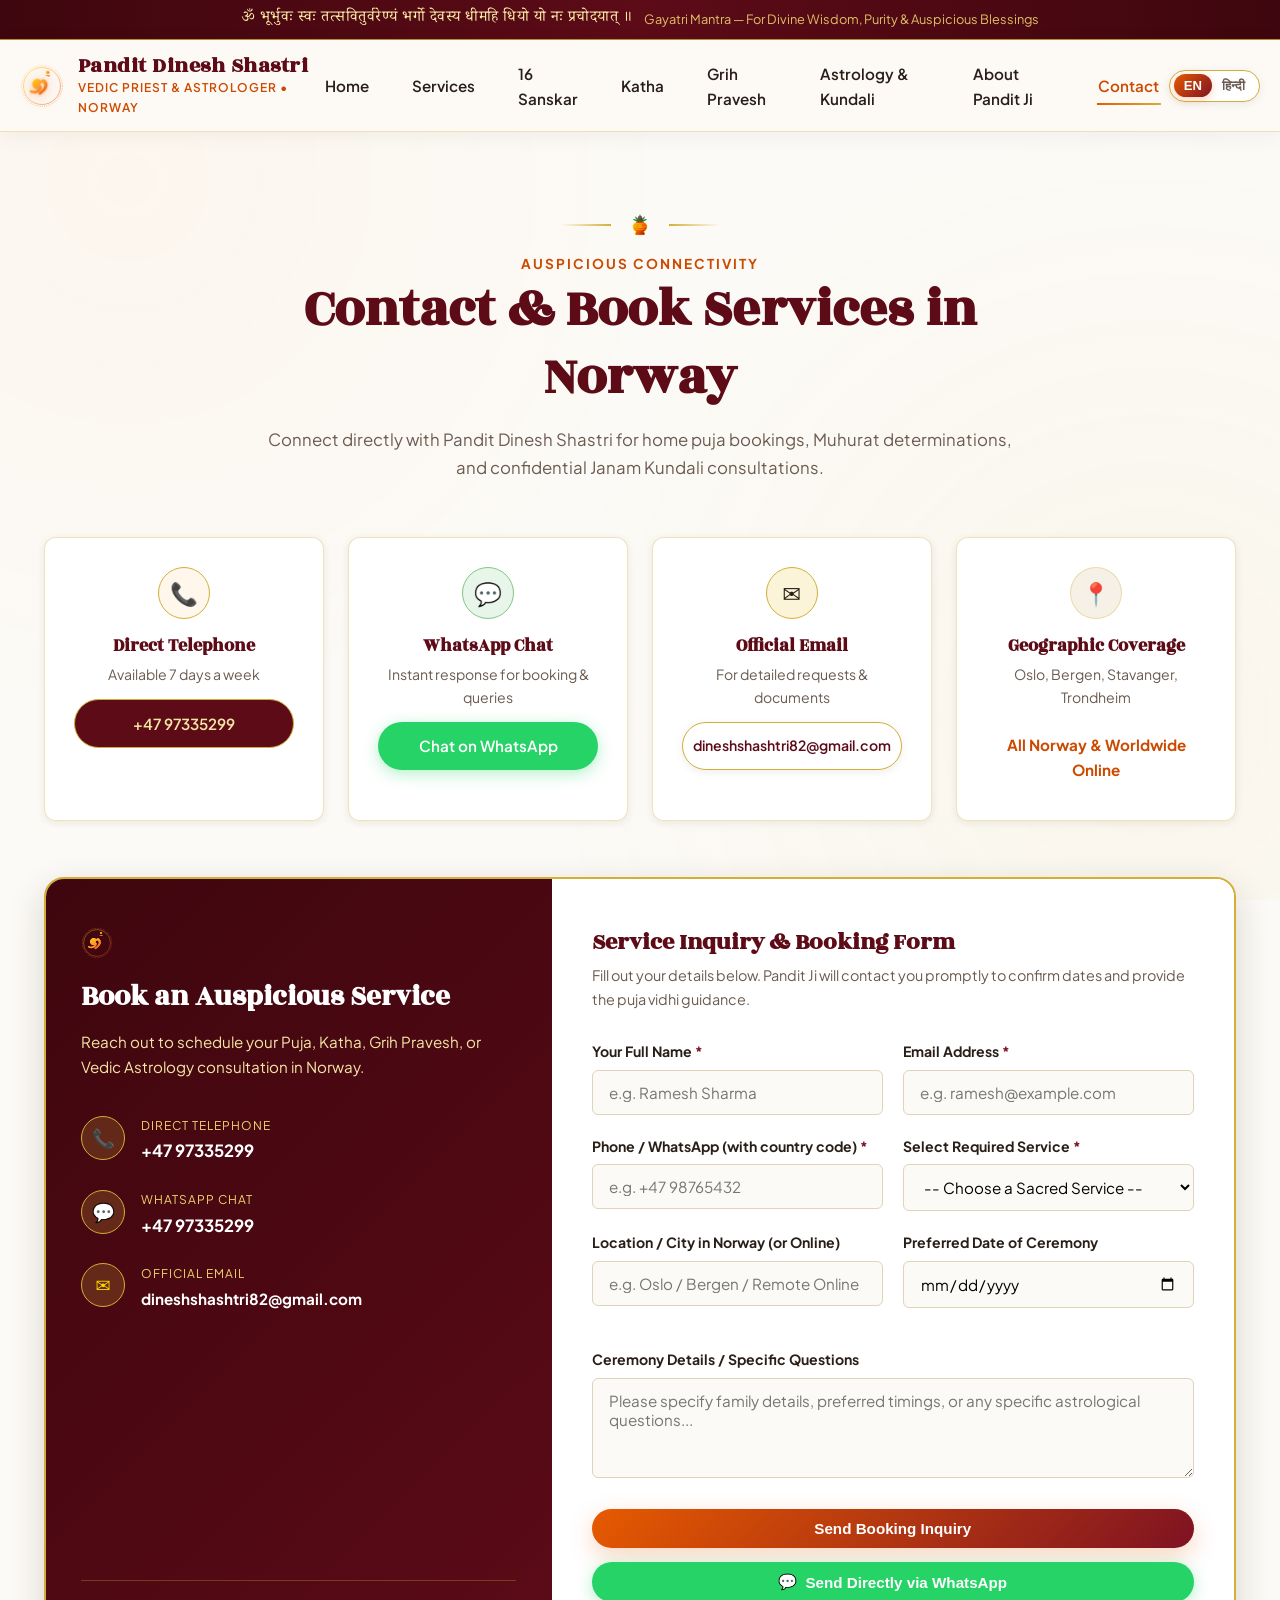
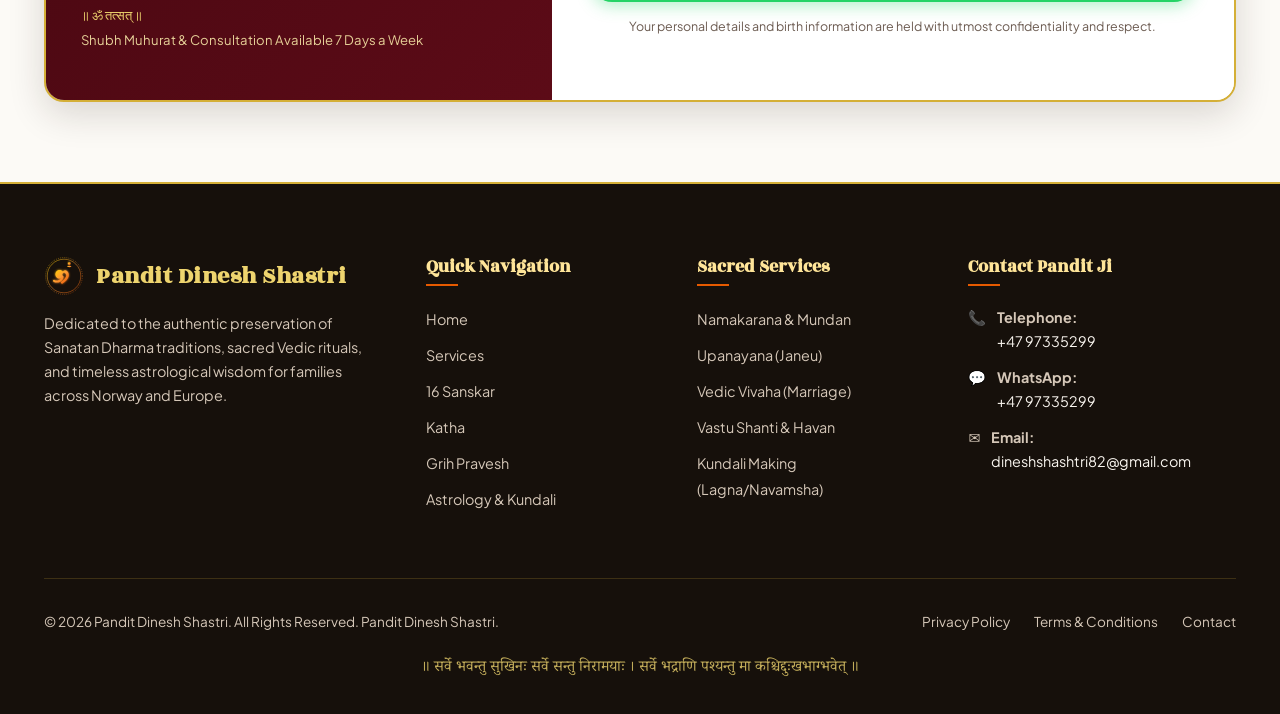
==== contact.html @ 43924b11 "Initial commit" ====
<!DOCTYPE html>
<html lang="en">
<head>
  <meta charset="UTF-8">
  <meta name="viewport" content="width=device-width, initial-scale=1.0">
  <title>Contact & Booking | Pandit Dinesh Shastri - Vedic Priest in Norway</title>
  <meta name="description" content="Contact Pandit Dinesh Shastri for Vedic Puja, Satyanarayan Katha, Grih Pravesh, and Janam Kundali matching in Norway. Phone / WhatsApp: +47 97335299, Email: dineshshashtri82@gmail.com.">
  <link rel="icon" type="image/svg+xml" href="assets/icons/om.svg">

  <link rel="preconnect" href="https://fonts.googleapis.com">
  <link rel="preconnect" href="https://fonts.gstatic.com" crossorigin>
  <link href="https://fonts.googleapis.com/css2?family=Cinzel+Decorative:wght@700&family=Noto+Serif+Devanagari:wght@400;600;700&family=Plus+Jakarta+Sans:wght@400;500;600;700;800&family=Rozha+One&family=Yatra+One&display=swap" rel="stylesheet">

  <link rel="stylesheet" href="css/style.css">
</head>
<body>

  <!-- Sacred Shloka Ribbon -->
  <div class="sacred-ticker" role="region" aria-label="Sacred Vedic Invocation">
    <div class="sacred-ticker-inner">
      <span class="sacred-shloka-text" data-i18n="ticker_shloka">ॐ भूर्भुवः स्वः तत्सवितुर्वरेण्यं भर्गो देवस्य धीमहि धियो यो नः प्रचोदयात् ॥</span>
      <span class="sacred-shloka-sub" data-i18n="ticker_sub">Gayatri Mantra — For Divine Wisdom, Purity & Auspicious Blessings</span>
    </div>
  </div>

  <!-- Header / Navigation Bar -->
  <header class="navbar-header">
    <div class="container navbar-inner">
      <a href="index.html" class="brand-logo">
        <img src="assets/icons/om.svg" alt="Sacred Om" class="brand-icon">
        <div class="brand-text">
          <span class="brand-name">Pandit Dinesh Shastri</span>
          <span class="brand-tagline">Vedic Priest & Astrologer • Norway</span>
        </div>
      </a>

      <nav class="nav-menu">
        <a href="index.html#home" class="nav-link" data-i18n="nav_home">Home</a>
        <a href="index.html#services" class="nav-link" data-i18n="nav_services">Services</a>
        <a href="index.html#sanskars" class="nav-link" data-i18n="nav_sanskar">16 Sanskar</a>
        <a href="index.html#katha" class="nav-link" data-i18n="nav_katha">Katha</a>
        <a href="index.html#griha" class="nav-link" data-i18n="nav_griha">Grih Pravesh</a>
        <a href="index.html#astrology" class="nav-link" data-i18n="nav_astrology">Astrology & Kundali</a>
        <a href="index.html#about" class="nav-link" data-i18n="nav_about">About Pandit Ji</a>
        <a href="contact.html" class="nav-link active" data-i18n="nav_contact">Contact</a>
      </nav>

      <div class="nav-actions">
        <div class="lang-switcher">
          <button type="button" class="lang-btn active" data-lang="en">EN</button>
          <button type="button" class="lang-btn" data-lang="hi">हिन्दी</button>
        </div>
        <button type="button" class="mobile-nav-toggle">☰</button>
      </div>
    </div>
  </header>

  <!-- Main Content -->
  <main class="section">
    <div class="container">
      <div class="section-header">
        <div class="section-ornament">
          <div class="ornament-line"></div>
          <img src="assets/icons/kalash.svg" alt="" class="ornament-icon">
          <div class="ornament-line right"></div>
        </div>
        <span class="section-tag">Auspicious Connectivity</span>
        <h1 class="section-title">Contact & Book Services in Norway</h1>
        <p class="section-subtitle">
          Connect directly with Pandit Dinesh Shastri for home puja bookings, Muhurat determinations, and confidential Janam Kundali consultations.
        </p>
      </div>

      <!-- Contact Info Cards -->
      <div style="display: grid; grid-template-columns: repeat(auto-fit, minmax(260px, 1fr)); gap: 1.5rem; margin-bottom: 3.5rem;">
        <div style="background: #FFF; border: 1.5px solid var(--border-gold); border-radius: var(--radius-md); padding: 1.8rem; text-align: center; box-shadow: var(--shadow-sm);">
          <div style="width: 52px; height: 52px; margin: 0 auto 1rem; border-radius: 50%; background: var(--saffron-50); border: 1px solid var(--gold-500); display: flex; align-items: center; justify-content: center; font-size: 1.4rem;">
            📞
          </div>
          <h3 style="font-size: 1.15rem; color: var(--maroon-800); margin-bottom: 0.3rem;">Direct Telephone</h3>
          <p style="font-size: 0.88rem; color: var(--text-muted); margin-bottom: 0.8rem;">Available 7 days a week</p>
          <a href="tel:+4797335299" class="btn btn-call" style="font-size: 0.95rem; width: 100%;">
            +47 97335299
          </a>
        </div>

        <div style="background: #FFF; border: 1.5px solid var(--border-gold); border-radius: var(--radius-md); padding: 1.8rem; text-align: center; box-shadow: var(--shadow-sm);">
          <div style="width: 52px; height: 52px; margin: 0 auto 1rem; border-radius: 50%; background: #E8F5E9; border: 1px solid #81C784; display: flex; align-items: center; justify-content: center; font-size: 1.4rem;">
            💬
          </div>
          <h3 style="font-size: 1.15rem; color: var(--maroon-800); margin-bottom: 0.3rem;">WhatsApp Chat</h3>
          <p style="font-size: 0.88rem; color: var(--text-muted); margin-bottom: 0.8rem;">Instant response for booking & queries</p>
          <a href="https://wa.me/4797335299?text=Namaste%20Pandit%20Dinesh%20Shastri%20Ji,%20I%20would%20like%20to%20inquire%20about%20Puja%20services%20in%20Norway." target="_blank" rel="noopener" class="btn btn-whatsapp" style="font-size: 0.95rem; width: 100%;">
            Chat on WhatsApp
          </a>
        </div>

        <div style="background: #FFF; border: 1.5px solid var(--border-gold); border-radius: var(--radius-md); padding: 1.8rem; text-align: center; box-shadow: var(--shadow-sm);">
          <div style="width: 52px; height: 52px; margin: 0 auto 1rem; border-radius: 50%; background: var(--gold-100); border: 1px solid var(--gold-500); display: flex; align-items: center; justify-content: center; font-size: 1.4rem;">
            ✉️
          </div>
          <h3 style="font-size: 1.15rem; color: var(--maroon-800); margin-bottom: 0.3rem;">Official Email</h3>
          <p style="font-size: 0.88rem; color: var(--text-muted); margin-bottom: 0.8rem;">For detailed requests & documents</p>
          <a href="mailto:dineshshashtri82@gmail.com" class="btn btn-secondary" style="font-size: 0.88rem; width: 100%;">
            dineshshashtri82@gmail.com
          </a>
        </div>

        <div style="background: #FFF; border: 1.5px solid var(--border-gold); border-radius: var(--radius-md); padding: 1.8rem; text-align: center; box-shadow: var(--shadow-sm);">
          <div style="width: 52px; height: 52px; margin: 0 auto 1rem; border-radius: 50%; background: var(--sand-100); border: 1px solid var(--border-gold); display: flex; align-items: center; justify-content: center; font-size: 1.4rem;">
            📍
          </div>
          <h3 style="font-size: 1.15rem; color: var(--maroon-800); margin-bottom: 0.3rem;">Geographic Coverage</h3>
          <p style="font-size: 0.88rem; color: var(--text-muted); margin-bottom: 0.8rem;">Oslo, Bergen, Stavanger, Trondheim</p>
          <span style="display: block; font-weight: 700; color: var(--saffron-600); font-size: 0.95rem; padding: 0.6rem 0;">
            All Norway & Worldwide Online
          </span>
        </div>
      </div>

      <!-- Booking Card -->
      <div class="booking-card">
        <div class="booking-sidebar">
          <div>
            <div class="section-ornament" style="justify-content: flex-start; margin-bottom: 1.25rem;">
              <img src="assets/icons/om.svg" alt="" style="width: 32px; height: 32px;">
            </div>
            <h3 data-i18n="form_sidebar_title">Book an Auspicious Service</h3>
            <p data-i18n="form_sidebar_desc">
              Reach out to schedule your Puja, Katha, Grih Pravesh, or Vedic Astrology consultation in Norway.
            </p>

            <ul class="contact-quick-list">
              <li class="contact-quick-item">
                <div class="quick-icon-circle">📞</div>
                <div>
                  <span class="quick-details-title">Direct Telephone</span>
                  <a href="tel:+4797335299" class="quick-details-value" style="display: block;">+47 97335299</a>
                </div>
              </li>
              <li class="contact-quick-item">
                <div class="quick-icon-circle">💬</div>
                <div>
                  <span class="quick-details-title">WhatsApp Chat</span>
                  <a href="https://wa.me/4797335299" target="_blank" rel="noopener" class="quick-details-value" style="display: block;">+47 97335299</a>
                </div>
              </li>
              <li class="contact-quick-item">
                <div class="quick-icon-circle">✉️</div>
                <div>
                  <span class="quick-details-title">Official Email</span>
                  <a href="mailto:dineshshashtri82@gmail.com" class="quick-details-value" style="display: block; font-size: 0.95rem;">dineshshashtri82@gmail.com</a>
                </div>
              </li>
            </ul>
          </div>

          <div style="border-top: 1px solid rgba(212, 175, 55, 0.3); padding-top: 1.5rem;">
            <span style="font-size: 0.8rem; color: var(--gold-300); display: block;">॥ ॐ तत्सत् ॥</span>
            <span style="font-size: 0.82rem; color: var(--gold-200); opacity: 0.9;">Shubh Muhurat & Consultation Available 7 Days a Week</span>
          </div>
        </div>

        <div class="booking-form-area">
          <h3 class="form-title" data-i18n="form_title">Service Inquiry & Booking Form</h3>
          <p class="form-subtitle" data-i18n="form_subtitle">
            Fill out your details below. Pandit Ji will contact you promptly to confirm dates and provide the puja vidhi guidance.
          </p>

          <form id="bookingForm">
            <input type="hidden" name="_subject" value="New Vedic Puja / Astrology Inquiry from Website">
            <input type="hidden" name="_captcha" value="false">
            <input type="text" name="_honey" style="display:none">

            <div class="form-grid">
              <div>
                <label for="userName" class="form-label">
                  <span data-i18n="lbl_name">Your Full Name</span> <span class="req">*</span>
                </label>
                <input type="text" id="userName" name="name" class="form-control" required placeholder="e.g. Ramesh Sharma" data-i18n-ph="ph_name">
              </div>

              <div>
                <label for="userEmail" class="form-label">
                  <span data-i18n="lbl_email">Email Address</span> <span class="req">*</span>
                </label>
                <input type="email" id="userEmail" name="email" class="form-control" required placeholder="e.g. ramesh@example.com" data-i18n-ph="ph_email">
              </div>

              <div>
                <label for="userPhone" class="form-label">
                  <span data-i18n="lbl_phone">Phone / WhatsApp</span> <span class="req">*</span>
                </label>
                <input type="tel" id="userPhone" name="phone" class="form-control" required placeholder="e.g. +47 98765432" data-i18n-ph="ph_phone">
              </div>

              <div>
                <label for="serviceSelect" class="form-label">
                  <span data-i18n="lbl_service">Select Required Service</span> <span class="req">*</span>
                </label>
                <select id="serviceSelect" name="service" class="form-control" required>
                  <option value="" disabled selected data-i18n="opt_select">-- Choose a Sacred Service --</option>
                  <option value="Karmkand - 16 Sanskar" data-i18n="opt_sanskar">Karmkand - 16 Sanskar</option>
                  <option value="Katha - Satyanarayan Katha" data-i18n="opt_katha">Katha - Shri Satyanarayan Katha / Sundarkand</option>
                  <option value="Grih Pravesh & Vastu Puja" data-i18n="opt_griha">Grih Pravesh & Vastu Puja</option>
                  <option value="Astrology - Kundali Making" data-i18n="opt_astrology">Astrology - Kundali Making / Consultation</option>
                  <option value="Astrology - Kundali Matching" data-i18n="opt_match">Astrology - Kundali Matching (Gun Milan)</option>
                  <option value="Navagraha Havan / Shanti" data-i18n="opt_havan">Navagraha Havan / Shanti Yajna</option>
                  <option value="Vedic Vivaha" data-i18n="opt_wedding">Vedic Vivaha (Hindu Marriage)</option>
                  <option value="Other Puja" data-i18n="opt_other">Other Puja or Religious Ceremony</option>
                </select>
              </div>

              <div>
                <label for="userCity" class="form-label">
                  <span data-i18n="lbl_city">Location / City in Norway (or Online)</span>
                </label>
                <input type="text" id="userCity" name="city" class="form-control" placeholder="e.g. Oslo / Bergen / Remote Online" data-i18n-ph="ph_city">
              </div>

              <div>
                <label for="userDate" class="form-label">
                  <span data-i18n="lbl_date">Preferred Date of Ceremony</span>
                </label>
                <input type="date" id="userDate" name="preferred_date" class="form-control">
              </div>

              <div class="form-group-full">
                <div class="birth-details-box">
                  <div class="birth-title">
                    <span>✨</span>
                    <span data-i18n="astro_tag">Astrological Birth Details for Precision Kundali</span>
                  </div>
                  <div style="display: grid; grid-template-columns: repeat(auto-fit, minmax(180px, 1fr)); gap: 1rem;">
                    <div>
                      <label for="userDob" class="form-label" data-i18n="lbl_dob">Date of Birth</label>
                      <input type="date" id="userDob" name="dob" class="form-control">
                    </div>
                    <div>
                      <label for="userTob" class="form-label" data-i18n="lbl_tob">Exact Time of Birth</label>
                      <input type="text" id="userTob" name="tob" class="form-control" placeholder="HH:MM (e.g. 14:35)" data-i18n-ph="ph_tob">
                    </div>
                    <div>
                      <label for="userPob" class="form-label" data-i18n="lbl_pob">Place of Birth</label>
                      <input type="text" id="userPob" name="pob" class="form-control" placeholder="City, Country" data-i18n-ph="ph_pob">
                    </div>
                  </div>
                </div>
              </div>

              <div class="form-group-full">
                <label for="userMessage" class="form-label">
                  <span data-i18n="lbl_message">Ceremony Details / Specific Questions</span>
                </label>
                <textarea id="userMessage" name="message" class="form-control" placeholder="Please specify family details, preferred timings, or any specific astrological questions..." data-i18n-ph="ph_message"></textarea>
              </div>
            </div>

            <div class="form-submit-row">
              <button type="submit" class="btn btn-primary" style="width: 100%;">
                <span data-i18n="btn_submit_form">Send Booking Inquiry</span>
              </button>
              <button type="button" id="whatsappSendBtn" class="btn btn-whatsapp" style="width: 100%;">
                <span>💬</span> <span data-i18n="btn_submit_whatsapp">Send Directly via WhatsApp</span>
              </button>
              <p class="form-disclaimer" data-i18n="form_disclaimer">
                Your personal details and birth information are held with utmost confidentiality and respect.
              </p>
            </div>

            <div id="formFeedback" class="form-feedback" role="alert"></div>
          </form>
        </div>
      </div>
    </div>
  </main>

  <!-- Master Footer -->
  <footer class="footer-master">
    <div class="container">
      <div class="footer-grid">
        <div class="footer-brand">
          <div style="display: flex; align-items: center; gap: 0.75rem;">
            <img src="assets/icons/om.svg" alt="" style="width: 40px; height: 40px;">
            <span class="brand-name">Pandit Dinesh Shastri</span>
          </div>
          <p class="footer-desc" data-i18n="footer_desc">
            Dedicated to the authentic preservation of Sanatan Dharma traditions, sacred Vedic rituals, and timeless astrological wisdom for families across Norway and Europe.
          </p>
        </div>

        <div class="footer-col">
          <h4 data-i18n="footer_quick_links">Quick Navigation</h4>
          <ul class="footer-links">
            <li><a href="index.html#home" data-i18n="nav_home">Home</a></li>
            <li><a href="index.html#services" data-i18n="nav_services">Services</a></li>
            <li><a href="index.html#sanskars" data-i18n="nav_sanskar">16 Sanskar</a></li>
            <li><a href="index.html#katha" data-i18n="nav_katha">Satyanarayan Katha</a></li>
            <li><a href="index.html#griha" data-i18n="nav_griha">Grih Pravesh</a></li>
            <li><a href="index.html#astrology" data-i18n="nav_astrology">Astrology & Kundali</a></li>
          </ul>
        </div>

        <div class="footer-col">
          <h4 data-i18n="footer_services_links">Sacred Services</h4>
          <ul class="footer-links">
            <li><a href="index.html#sanskars">Namakarana & Mundan</a></li>
            <li><a href="index.html#sanskars">Upanayana (Janeu)</a></li>
            <li><a href="index.html#sanskars">Vedic Vivaha (Marriage)</a></li>
            <li><a href="index.html#griha">Vastu Shanti & Havan</a></li>
            <li><a href="index.html#astrology">Kundali Making (Lagna/Navamsha)</a></li>
          </ul>
        </div>

        <div class="footer-col">
          <h4 data-i18n="footer_contact_info">Contact Pandit Ji</h4>
          <ul class="footer-contact-list">
            <li>
              <span>📞</span>
              <div>
                <strong>Telephone:</strong><br>
                <a href="tel:+4797335299">+47 97335299</a>
              </div>
            </li>
            <li>
              <span>💬</span>
              <div>
                <strong>WhatsApp:</strong><br>
                <a href="https://wa.me/4797335299" target="_blank" rel="noopener">+47 97335299</a>
              </div>
            </li>
            <li>
              <span>✉️</span>
              <div>
                <strong>Email:</strong><br>
                <a href="mailto:dineshshashtri82@gmail.com">dineshshashtri82@gmail.com</a>
              </div>
            </li>
          </ul>
        </div>
      </div>

      <div class="footer-bottom">
        <div>
          <span>© 2026 Pandit Dinesh Shastri. </span>
          <span data-i18n="footer_rights">All Rights Reserved.</span>
        </div>
        <div class="footer-legal-links">
          <a href="privacy.html" data-i18n="link_privacy">Privacy Policy</a>
          <a href="terms.html" data-i18n="link_terms">Terms & Conditions</a>
          <a href="contact.html" data-i18n="link_contact">Contact</a>
        </div>
      </div>

      <div class="footer-benediction" data-i18n="footer_benediction">
        ॥ सर्वे भवन्तु सुखिनः सर्वे सन्तु निरामयाः । सर्वे भद्राणि पश्यन्तु मा कश्चिद्दुःखभाग्भवेत् ॥
      </div>
    </div>
  </footer>

  <script src="js/translations.js"></script>
  <script src="js/main.js"></script>
</body>
</html>
---- css/style.css ----
/* ==========================================================================
   Vedic Astrologer & Hindu Priest in Norway - Pandit Dinesh Shastri
   Design System & Master Stylesheet
   ========================================================================== */

:root {
  /* Sacred Vedic Palette */
  --saffron-50: #FFF6EC;
  --saffron-100: #FFE7CC;
  --saffron-200: #FFCF99;
  --saffron-300: #FFA852;
  --saffron-400: #FF851A;
  --saffron-500: #E65A00; /* Sacred Kesariya */
  --saffron-600: #CC4A00;
  --saffron-700: #A83800;

  --gold-100: #FBF4D8;
  --gold-200: #F6E6A6;
  --gold-300: #EED46E;
  --gold-400: #E2BF36;
  --gold-500: #D4AF37; /* Suvarna Gold */
  --gold-600: #B89326;
  --gold-700: #8C6F19;

  --maroon-900: #3E060E;
  --maroon-800: #5C0B17;
  --maroon-700: #7E1222; /* Sacred Kumkum */
  --maroon-600: #A01B2E;

  --sand-50: #FCFAF6;
  --sand-100: #F6F1E6;
  --sand-200: #EBE2CF;
  --sand-300: #DFD3BA;

  --dark-charcoal: #16100B;
  --dark-surface: #241A13;
  --dark-surface-elevated: #32241A;
  --text-main: #2A1F18;
  --text-muted: #6B5B50;
  --text-light: #FAF6F0;
  --text-light-muted: #D5C7B8;

  --border-gold: rgba(212, 175, 55, 0.35);
  --border-saffron: rgba(230, 90, 0, 0.25);
  
  --shadow-sm: 0 2px 8px rgba(36, 26, 19, 0.08);
  --shadow-md: 0 6px 20px rgba(36, 26, 19, 0.12);
  --shadow-lg: 0 12px 36px rgba(36, 26, 19, 0.16);
  --shadow-gold: 0 8px 28px rgba(212, 175, 55, 0.28);
  --shadow-saffron: 0 8px 24px rgba(230, 90, 0, 0.25);

  --font-serif-vedic: 'Rozha One', 'Cinzel Decorative', serif;
  --font-devanagari: 'Noto Serif Devanagari', 'Yatra One', serif;
  --font-sans: 'Plus Jakarta Sans', system-ui, -apple-system, sans-serif;

  --radius-sm: 6px;
  --radius-md: 12px;
  --radius-lg: 20px;
  --radius-full: 9999px;

  --transition-fast: 0.2s ease;
  --transition-smooth: 0.35s cubic-bezier(0.16, 1, 0.3, 1);
}

/* Reset & Base */
*, *::before, *::after {
  box-sizing: border-box;
  margin: 0;
  padding: 0;
}

html {
  scroll-behavior: smooth;
  font-size: 16px;
}

body {
  font-family: var(--font-sans);
  color: var(--text-main);
  background-color: var(--sand-50);
  line-height: 1.65;
  overflow-x: hidden;
  position: relative;
}

/* Auspicious background subtle texture */
body::before {
  content: "";
  position: fixed;
  top: 0;
  left: 0;
  width: 100vw;
  height: 100vh;
  pointer-events: none;
  background-image: 
    radial-gradient(circle at 10% 20%, rgba(255, 153, 51, 0.04) 0%, transparent 40%),
    radial-gradient(circle at 90% 80%, rgba(212, 175, 55, 0.05) 0%, transparent 45%);
  z-index: -1;
}

/* Typography Defaults */
h1, h2, h3, h4, .vedic-heading {
  font-family: var(--font-serif-vedic);
  color: var(--maroon-800);
  line-height: 1.25;
  font-weight: 600;
}

h1 { font-size: clamp(2.2rem, 5vw, 3.4rem); }
h2 { font-size: clamp(1.8rem, 3.8vw, 2.6rem); }
h3 { font-size: clamp(1.3rem, 2.5vw, 1.8rem); }
h4 { font-size: 1.15rem; }

p {
  margin-bottom: 1rem;
}

a {
  color: var(--saffron-600);
  text-decoration: none;
  transition: color var(--transition-fast);
}

a:hover {
  color: var(--saffron-700);
}

img, svg {
  display: block;
  max-width: 100%;
}

.container {
  width: 100%;
  max-width: 1240px;
  margin: 0 auto;
  padding: 0 1.5rem;
}

/* Sacred Shloka Ribbon */
.sacred-ticker {
  background: linear-gradient(90deg, var(--maroon-900), var(--maroon-800), var(--maroon-900));
  color: var(--gold-200);
  padding: 0.45rem 1rem;
  font-size: 0.88rem;
  display: flex;
  justify-content: space-between;
  align-items: center;
  border-bottom: 1px solid var(--gold-600);
}

.sacred-ticker-inner {
  display: flex;
  align-items: center;
  gap: 0.75rem;
  margin: 0 auto;
  text-align: center;
}

.sacred-shloka-text {
  font-family: var(--font-devanagari);
  font-size: 0.95rem;
  letter-spacing: 0.5px;
  color: #FFECA8;
}

.sacred-shloka-sub {
  color: var(--gold-300);
  font-size: 0.8rem;
  opacity: 0.9;
}

/* Navigation Bar */
.navbar-header {
  position: sticky;
  top: 0;
  z-index: 1000;
  background: rgba(253, 250, 246, 0.96);
  backdrop-filter: blur(12px);
  -webkit-backdrop-filter: blur(12px);
  border-bottom: 1px solid var(--border-gold);
  box-shadow: 0 4px 20px rgba(36, 26, 19, 0.05);
  transition: all var(--transition-smooth);
}

.navbar-inner {
  display: flex;
  align-items: center;
  justify-content: space-between;
  padding: 0.85rem 0;
}

.brand-logo {
  display: flex;
  align-items: center;
  gap: 0.85rem;
  text-decoration: none;
}

.brand-icon {
  width: 44px;
  height: 44px;
  filter: drop-shadow(0 2px 6px rgba(230, 90, 0, 0.3));
  transition: transform var(--transition-smooth);
}

.brand-logo:hover .brand-icon {
  transform: rotate(10deg) scale(1.08);
}

.brand-text {
  display: flex;
  flex-direction: column;
}

.brand-name {
  font-family: var(--font-serif-vedic);
  font-size: 1.35rem;
  font-weight: 700;
  color: var(--maroon-800);
  line-height: 1.1;
  letter-spacing: 0.5px;
}

.brand-tagline {
  font-size: 0.75rem;
  font-weight: 600;
  color: var(--saffron-600);
  letter-spacing: 1px;
  text-transform: uppercase;
}

.nav-menu {
  display: flex;
  align-items: center;
  list-style: none;
  gap: 1.5rem;
}

.nav-link {
  font-size: 0.95rem;
  font-weight: 600;
  color: var(--text-main);
  padding: 0.4rem 0.6rem;
  position: relative;
  transition: color var(--transition-fast);
}

.nav-link:hover, .nav-link.active {
  color: var(--saffron-600);
}

.nav-link::after {
  content: "";
  position: absolute;
  bottom: 0;
  left: 50%;
  width: 0;
  height: 2px;
  background: linear-gradient(90deg, var(--saffron-500), var(--gold-500));
  transition: all var(--transition-smooth);
  transform: translateX(-50%);
}

.nav-link:hover::after, .nav-link.active::after {
  width: 80%;
}

.nav-actions {
  display: flex;
  align-items: center;
  gap: 1rem;
}

/* Language Switcher Pill */
.lang-switcher {
  display: inline-flex;
  align-items: center;
  background: #FFF;
  border: 1.5px solid var(--gold-500);
  border-radius: var(--radius-full);
  padding: 3px 4px;
  box-shadow: var(--shadow-sm);
}

.lang-btn {
  background: transparent;
  border: none;
  cursor: pointer;
  padding: 4px 10px;
  font-size: 0.82rem;
  font-weight: 700;
  color: var(--text-muted);
  border-radius: var(--radius-full);
  transition: all var(--transition-fast);
}

.lang-btn.active {
  background: linear-gradient(135deg, var(--saffron-500), var(--maroon-700));
  color: #FFF;
  box-shadow: 0 2px 8px rgba(230, 90, 0, 0.3);
}

/* Buttons */
.btn {
  display: inline-flex;
  align-items: center;
  justify-content: center;
  gap: 0.5rem;
  font-weight: 600;
  font-size: 0.95rem;
  padding: 0.7rem 1.4rem;
  border-radius: var(--radius-full);
  cursor: pointer;
  transition: all var(--transition-smooth);
  border: none;
  text-decoration: none;
}

.btn-primary {
  background: linear-gradient(135deg, var(--saffron-500), var(--maroon-700));
  color: #FFF;
  box-shadow: var(--shadow-saffron);
}

.btn-primary:hover {
  background: linear-gradient(135deg, var(--saffron-600), var(--maroon-800));
  color: #FFF;
  transform: translateY(-2px);
  box-shadow: 0 8px 24px rgba(126, 18, 34, 0.35);
}

.btn-secondary {
  background: #FFF;
  color: var(--maroon-800);
  border: 1.5px solid var(--gold-500);
  box-shadow: var(--shadow-sm);
}

.btn-secondary:hover {
  background: var(--gold-100);
  border-color: var(--gold-600);
  color: var(--maroon-900);
  transform: translateY(-2px);
}

.btn-gold {
  background: linear-gradient(135deg, #F3C044, #D4AF37, #AA771C);
  color: #1A0F03;
  font-weight: 700;
  box-shadow: var(--shadow-gold);
}

.btn-gold:hover {
  background: linear-gradient(135deg, #FFD56B, #E2BF36, #BD8524);
  transform: translateY(-2px);
}

.btn-whatsapp {
  background: #25D366;
  color: #FFF;
  box-shadow: 0 4px 16px rgba(37, 211, 102, 0.35);
}

.btn-whatsapp:hover {
  background: #20BA5A;
  color: #FFF;
  transform: translateY(-2px);
}

.btn-call {
  background: var(--maroon-800);
  color: var(--gold-200);
  border: 1px solid var(--gold-500);
}

.btn-call:hover {
  background: var(--maroon-900);
  color: #FFF;
}

/* Mobile Nav Toggle */
.mobile-nav-toggle {
  display: none;
  background: transparent;
  border: 1.5px solid var(--gold-500);
  color: var(--maroon-800);
  border-radius: var(--radius-sm);
  padding: 6px 10px;
  cursor: pointer;
  font-size: 1.25rem;
}

/* Hero Section */
.hero-section {
  position: relative;
  padding: 4.5rem 0 5rem;
  background: linear-gradient(180deg, rgba(255, 231, 204, 0.35) 0%, rgba(253, 250, 246, 0.95) 100%);
  overflow: hidden;
  border-bottom: 1px solid var(--border-gold);
}

.hero-mandala-bg {
  position: absolute;
  top: -120px;
  right: -120px;
  width: 600px;
  height: 600px;
  opacity: 0.12;
  pointer-events: none;
  animation: slowRotate 120s linear infinite;
}

@keyframes slowRotate {
  from { transform: rotate(0deg); }
  to { transform: rotate(360deg); }
}

.hero-grid {
  display: grid;
  grid-template-columns: 1.15fr 0.85fr;
  gap: 3rem;
  align-items: center;
}

.hero-badge-pill {
  display: inline-flex;
  align-items: center;
  gap: 0.6rem;
  background: #FFF;
  border: 1.5px solid var(--gold-500);
  padding: 0.4rem 1.1rem;
  border-radius: var(--radius-full);
  font-size: 0.85rem;
  font-weight: 700;
  color: var(--maroon-800);
  box-shadow: var(--shadow-sm);
  margin-bottom: 1.25rem;
}

.norway-flag-icon {
  width: 18px;
  height: 13px;
  border-radius: 2px;
  box-shadow: 0 1px 3px rgba(0,0,0,0.2);
}

.hero-title {
  margin-bottom: 1rem;
  color: var(--maroon-900);
}

.hero-title span.highlight-gold {
  color: var(--saffron-500);
  position: relative;
  display: inline-block;
}

.hero-subtitle {
  font-size: 1.15rem;
  color: var(--text-muted);
  margin-bottom: 1.8rem;
  max-width: 580px;
}

.hero-actions {
  display: flex;
  flex-wrap: wrap;
  gap: 1rem;
  margin-bottom: 2.2rem;
}

.hero-trust-bar {
  display: flex;
  flex-wrap: wrap;
  gap: 1.8rem;
  padding-top: 1.5rem;
  border-top: 1px solid var(--border-gold);
}

.trust-item {
  display: flex;
  align-items: center;
  gap: 0.65rem;
}

.trust-icon {
  width: 24px;
  height: 24px;
}

.trust-text {
  font-size: 0.85rem;
  font-weight: 600;
  color: var(--text-main);
  line-height: 1.25;
}

/* Hero Right Card: Pandit Ji Presentation & Sacred Aura */
.hero-card-wrapper {
  position: relative;
}

.hero-profile-card {
  background: #FFF;
  border: 2px solid var(--gold-500);
  border-radius: var(--radius-lg);
  padding: 2.2rem;
  box-shadow: var(--shadow-gold);
  position: relative;
  text-align: center;
  overflow: hidden;
}

.hero-profile-card::before {
  content: "";
  position: absolute;
  top: 0;
  left: 0;
  right: 0;
  height: 8px;
  background: linear-gradient(90deg, var(--saffron-500), var(--gold-400), var(--maroon-700));
}

.profile-avatar-aura {
  width: 140px;
  height: 140px;
  margin: 0 auto 1.25rem;
  position: relative;
  display: flex;
  align-items: center;
  justify-content: center;
  border-radius: 50%;
  background: linear-gradient(135deg, var(--saffron-100), var(--gold-200));
  border: 3px solid var(--gold-500);
  box-shadow: 0 0 25px rgba(212, 175, 55, 0.4);
}

.profile-avatar-icon {
  width: 86px;
  height: 86px;
}

.priest-title {
  font-size: 1.6rem;
  margin-bottom: 0.35rem;
  color: var(--maroon-800);
}

.priest-role {
  font-size: 0.95rem;
  font-weight: 700;
  color: var(--saffron-600);
  margin-bottom: 1rem;
}

.priest-badges {
  display: flex;
  justify-content: center;
  flex-wrap: wrap;
  gap: 0.5rem;
  margin-bottom: 1.5rem;
}

.priest-badge {
  background: var(--sand-100);
  border: 1px solid var(--border-gold);
  font-size: 0.78rem;
  font-weight: 600;
  padding: 4px 10px;
  border-radius: var(--radius-full);
  color: var(--text-main);
}

.hero-contact-strip {
  background: var(--sand-50);
  border-radius: var(--radius-md);
  padding: 1rem;
  border: 1px dashed var(--gold-500);
}

.hero-contact-link {
  display: flex;
  align-items: center;
  justify-content: center;
  gap: 0.6rem;
  font-weight: 700;
  font-size: 1.15rem;
  color: var(--maroon-800);
}

.hero-contact-link:hover {
  color: var(--saffron-600);
}

/* Sacred Section Headers */
.section {
  padding: 5rem 0;
  position: relative;
}

.section-bg-sand {
  background-color: var(--sand-100);
}

.section-bg-dark {
  background: linear-gradient(180deg, var(--dark-charcoal) 0%, var(--dark-surface) 100%);
  color: var(--text-light);
}

.section-bg-dark h1,
.section-bg-dark h2,
.section-bg-dark h3,
.section-bg-dark h4 {
  color: #FFE599;
}

.section-bg-dark p {
  color: var(--text-light-muted);
}

.section-header {
  text-align: center;
  max-width: 760px;
  margin: 0 auto 3.5rem;
}

.section-ornament {
  display: flex;
  align-items: center;
  justify-content: center;
  gap: 1rem;
  margin-bottom: 0.75rem;
}

.ornament-line {
  width: 50px;
  height: 2px;
  background: linear-gradient(90deg, transparent, var(--gold-500));
}

.ornament-line.right {
  background: linear-gradient(90deg, var(--gold-500), transparent);
}

.ornament-icon {
  width: 26px;
  height: 26px;
}

.section-tag {
  font-size: 0.85rem;
  font-weight: 700;
  text-transform: uppercase;
  letter-spacing: 2px;
  color: var(--saffron-600);
}

.section-bg-dark .section-tag {
  color: var(--gold-300);
}

.section-title {
  margin-bottom: 0.85rem;
}

.section-subtitle {
  font-size: 1.05rem;
  color: var(--text-muted);
}

/* Service Cards Grid */
.services-grid {
  display: grid;
  grid-template-columns: repeat(auto-fit, minmax(280px, 1fr));
  gap: 2rem;
}

.service-card {
  background: #FFF;
  border-radius: var(--radius-lg);
  padding: 2.2rem 1.8rem;
  border: 1px solid var(--border-gold);
  box-shadow: var(--shadow-sm);
  transition: all var(--transition-smooth);
  display: flex;
  flex-direction: column;
  position: relative;
  overflow: hidden;
}

.service-card::before {
  content: "";
  position: absolute;
  top: 0;
  left: 0;
  width: 100%;
  height: 4px;
  background: linear-gradient(90deg, var(--saffron-500), var(--gold-400));
  opacity: 0;
  transition: opacity var(--transition-fast);
}

.service-card:hover {
  transform: translateY(-6px);
  box-shadow: var(--shadow-gold);
  border-color: var(--gold-500);
}

.service-card:hover::before {
  opacity: 1;
}

.service-icon-wrapper {
  width: 68px;
  height: 68px;
  border-radius: var(--radius-md);
  background: linear-gradient(135deg, var(--saffron-50), var(--gold-100));
  border: 1.5px solid var(--border-gold);
  display: flex;
  align-items: center;
  justify-content: center;
  margin-bottom: 1.4rem;
  transition: transform var(--transition-smooth);
}

.service-card:hover .service-icon-wrapper {
  transform: scale(1.08) rotate(5deg);
}

.service-icon {
  width: 38px;
  height: 38px;
}

.service-card-title {
  font-size: 1.4rem;
  margin-bottom: 0.6rem;
  color: var(--maroon-800);
}

.service-card-title-hi {
  font-family: var(--font-devanagari);
  font-size: 1.1rem;
  color: var(--saffron-600);
  display: block;
  margin-top: 0.15rem;
}

.service-card-desc {
  color: var(--text-muted);
  font-size: 0.95rem;
  margin-bottom: 1.4rem;
  flex-grow: 1;
}

.service-card-features {
  list-style: none;
  margin-bottom: 1.6rem;
  border-top: 1px solid var(--sand-200);
  padding-top: 1rem;
}

.service-card-features li {
  font-size: 0.88rem;
  color: var(--text-main);
  padding: 0.35rem 0;
  display: flex;
  align-items: center;
  gap: 0.5rem;
}

.feature-dot {
  color: var(--saffron-500);
  font-weight: bold;
}

.service-card-cta {
  display: flex;
  gap: 0.75rem;
}

/* 16 Sanskars Showcase Section */
.sanskar-tabs {
  display: flex;
  justify-content: center;
  flex-wrap: wrap;
  gap: 0.6rem;
  margin-bottom: 2.5rem;
}

.sanskar-tab-btn {
  background: #FFF;
  border: 1.5px solid var(--border-gold);
  padding: 0.5rem 1.2rem;
  border-radius: var(--radius-full);
  font-weight: 600;
  font-size: 0.88rem;
  color: var(--text-main);
  cursor: pointer;
  transition: all var(--transition-fast);
}

.sanskar-tab-btn.active, .sanskar-tab-btn:hover {
  background: var(--maroon-800);
  color: #FFF;
  border-color: var(--maroon-800);
}

.sanskar-grid {
  display: grid;
  grid-template-columns: repeat(auto-fill, minmax(260px, 1fr));
  gap: 1.5rem;
}

.sanskar-item {
  background: #FFF;
  border-radius: var(--radius-md);
  padding: 1.5rem;
  border: 1px solid var(--border-gold);
  box-shadow: var(--shadow-sm);
  transition: all var(--transition-fast);
  cursor: pointer;
  position: relative;
}

.sanskar-item:hover {
  border-color: var(--saffron-500);
  transform: translateY(-4px);
  box-shadow: var(--shadow-md);
}

.sanskar-number {
  position: absolute;
  top: 1rem;
  right: 1rem;
  width: 28px;
  height: 28px;
  border-radius: 50%;
  background: var(--saffron-100);
  color: var(--saffron-700);
  font-size: 0.75rem;
  font-weight: 700;
  display: flex;
  align-items: center;
  justify-content: center;
}

.sanskar-name {
  font-size: 1.15rem;
  color: var(--maroon-800);
  margin-bottom: 0.25rem;
}

.sanskar-name-hi {
  font-family: var(--font-devanagari);
  font-size: 0.95rem;
  color: var(--saffron-600);
  margin-bottom: 0.5rem;
  display: block;
}

.sanskar-phase {
  display: inline-block;
  font-size: 0.72rem;
  font-weight: 700;
  text-transform: uppercase;
  letter-spacing: 1px;
  color: var(--gold-700);
  background: var(--gold-100);
  padding: 2px 8px;
  border-radius: var(--radius-full);
  margin-bottom: 0.6rem;
}

.sanskar-desc {
  font-size: 0.85rem;
  color: var(--text-muted);
  margin-bottom: 0.8rem;
}

.sanskar-view-btn {
  font-size: 0.8rem;
  font-weight: 700;
  color: var(--saffron-600);
  display: inline-flex;
  align-items: center;
  gap: 0.25rem;
}

/* Astrological Kundali Showcase Box */
.astrology-box {
  background: #FFF;
  border: 2px solid var(--gold-500);
  border-radius: var(--radius-lg);
  padding: 3rem 2.5rem;
  box-shadow: var(--shadow-gold);
  display: grid;
  grid-template-columns: 0.9fr 1.1fr;
  gap: 3rem;
  align-items: center;
}

.kundali-chart-visual {
  text-align: center;
  position: relative;
}

.chart-svg-container {
  width: 260px;
  height: 260px;
  margin: 0 auto 1.25rem;
  padding: 1rem;
  background: var(--sand-50);
  border-radius: var(--radius-md);
  border: 1px solid var(--border-gold);
  box-shadow: var(--shadow-sm);
}

.gun-milan-pills {
  display: flex;
  flex-wrap: wrap;
  gap: 0.5rem;
  justify-content: center;
}

.gun-pill {
  font-size: 0.78rem;
  font-weight: 700;
  background: var(--saffron-50);
  border: 1px solid var(--border-saffron);
  padding: 3px 10px;
  border-radius: var(--radius-full);
  color: var(--saffron-700);
}

.astrology-content h3 {
  color: var(--maroon-800);
  margin-bottom: 1rem;
}

.astrology-list {
  list-style: none;
  margin-bottom: 1.8rem;
}

.astrology-list li {
  padding: 0.5rem 0;
  display: flex;
  align-items: flex-start;
  gap: 0.75rem;
  font-size: 0.95rem;
}

.check-icon {
  color: var(--saffron-500);
  font-size: 1.1rem;
  line-height: 1;
  margin-top: 0.15rem;
}

/* Booking Inquiry Form Section */
.booking-section {
  position: relative;
  padding: 5rem 0;
}

.booking-card {
  background: #FFF;
  border-radius: var(--radius-lg);
  border: 2px solid var(--gold-500);
  box-shadow: var(--shadow-lg);
  overflow: hidden;
  display: grid;
  grid-template-columns: 1fr 1.35fr;
}

.booking-sidebar {
  background: linear-gradient(135deg, var(--maroon-900), var(--maroon-800));
  color: var(--gold-100);
  padding: 3rem 2.2rem;
  display: flex;
  flex-direction: column;
  justify-content: space-between;
  position: relative;
}

.booking-sidebar h3 {
  color: #FFF;
  font-size: 1.8rem;
  margin-bottom: 0.85rem;
}

.booking-sidebar p {
  color: var(--gold-200);
  font-size: 0.95rem;
  margin-bottom: 2rem;
}

.contact-quick-list {
  list-style: none;
  display: flex;
  flex-direction: column;
  gap: 1.25rem;
  margin-bottom: 2rem;
}

.contact-quick-item {
  display: flex;
  align-items: center;
  gap: 1rem;
}

.quick-icon-circle {
  width: 44px;
  height: 44px;
  border-radius: 50%;
  background: rgba(212, 175, 55, 0.2);
  border: 1px solid var(--gold-500);
  display: flex;
  align-items: center;
  justify-content: center;
  font-size: 1.15rem;
  color: #FFD700;
}

.quick-details-title {
  font-size: 0.75rem;
  text-transform: uppercase;
  letter-spacing: 1px;
  color: var(--gold-300);
}

.quick-details-value {
  font-size: 1.05rem;
  font-weight: 700;
  color: #FFF;
}

.booking-form-area {
  padding: 3rem 2.5rem;
  background: #FFF;
}

.form-title {
  font-size: 1.5rem;
  color: var(--maroon-800);
  margin-bottom: 0.4rem;
}

.form-subtitle {
  font-size: 0.9rem;
  color: var(--text-muted);
  margin-bottom: 1.8rem;
}

.form-grid {
  display: grid;
  grid-template-columns: 1fr 1fr;
  gap: 1.25rem;
  margin-bottom: 1.25rem;
}

.form-group-full {
  grid-column: 1 / -1;
}

.form-label {
  display: block;
  font-size: 0.88rem;
  font-weight: 700;
  color: var(--text-main);
  margin-bottom: 0.4rem;
}

.form-label span.req {
  color: var(--maroon-700);
}

.form-control {
  width: 100%;
  padding: 0.75rem 1rem;
  font-size: 0.95rem;
  font-family: inherit;
  border: 1.5px solid var(--sand-300);
  border-radius: var(--radius-sm);
  background-color: var(--sand-50);
  transition: all var(--transition-fast);
}

.form-control:focus {
  outline: none;
  border-color: var(--saffron-500);
  background-color: #FFF;
  box-shadow: 0 0 0 3px rgba(230, 90, 0, 0.15);
}

textarea.form-control {
  resize: vertical;
  min-height: 100px;
}

/* Dynamic birth details container */
.birth-details-box {
  background: var(--sand-100);
  border: 1.5px dashed var(--gold-500);
  border-radius: var(--radius-md);
  padding: 1.25rem;
  margin-top: 0.5rem;
  display: none; /* toggled via JS */
}

.birth-details-box.show {
  display: block;
}

.birth-title {
  font-size: 0.95rem;
  font-weight: 700;
  color: var(--maroon-800);
  margin-bottom: 0.75rem;
  display: flex;
  align-items: center;
  gap: 0.5rem;
}

.form-submit-row {
  display: flex;
  flex-direction: column;
  gap: 0.85rem;
  margin-top: 1.5rem;
}

.form-disclaimer {
  font-size: 0.78rem;
  color: var(--text-muted);
  text-align: center;
}

/* Form feedback toast */
.form-feedback {
  display: none;
  padding: 1rem 1.25rem;
  border-radius: var(--radius-md);
  margin-top: 1rem;
  font-size: 0.95rem;
  font-weight: 600;
}

.form-feedback.success {
  display: block;
  background: #E8F5E9;
  color: #1B5E20;
  border: 1px solid #81C784;
}

.form-feedback.error {
  display: block;
  background: #FFEBEE;
  color: #B71C1C;
  border: 1px solid #E57373;
}

/* Norway Service Area Map representation */
.service-locations-grid {
  display: grid;
  grid-template-columns: repeat(auto-fill, minmax(180px, 1fr));
  gap: 1rem;
  margin-top: 2rem;
}

.location-chip {
  background: #FFF;
  border: 1.5px solid var(--border-gold);
  border-radius: var(--radius-md);
  padding: 1rem;
  text-align: center;
  box-shadow: var(--shadow-sm);
  transition: all var(--transition-fast);
}

.location-chip:hover {
  border-color: var(--saffron-500);
  background: var(--saffron-50);
  transform: translateY(-2px);
}

.location-name {
  font-weight: 700;
  font-size: 1rem;
  color: var(--maroon-800);
}

.location-type {
  font-size: 0.75rem;
  color: var(--saffron-600);
  font-weight: 600;
}

/* FAQ Accordion */
.faq-accordion {
  max-width: 820px;
  margin: 0 auto;
  display: flex;
  flex-direction: column;
  gap: 1rem;
}

.faq-item {
  background: #FFF;
  border: 1.5px solid var(--border-gold);
  border-radius: var(--radius-md);
  overflow: hidden;
  box-shadow: var(--shadow-sm);
}

.faq-question {
  width: 100%;
  padding: 1.25rem 1.5rem;
  text-align: left;
  background: transparent;
  border: none;
  font-size: 1.05rem;
  font-weight: 700;
  color: var(--maroon-800);
  display: flex;
  justify-content: space-between;
  align-items: center;
  cursor: pointer;
  transition: background-color var(--transition-fast);
}

.faq-question:hover {
  background-color: var(--sand-50);
}

.faq-toggle-icon {
  font-size: 1.25rem;
  color: var(--saffron-600);
  transition: transform var(--transition-smooth);
}

.faq-item.active .faq-toggle-icon {
  transform: rotate(180deg);
}

.faq-answer {
  max-height: 0;
  overflow: hidden;
  transition: max-height var(--transition-smooth);
  padding: 0 1.5rem;
  color: var(--text-muted);
  font-size: 0.95rem;
  line-height: 1.6;
}

.faq-item.active .faq-answer {
  max-height: 350px;
  padding: 0 1.5rem 1.25rem 1.5rem;
}

/* Modal / Dialog for Detailed 16 Sanskar */
dialog.sanskar-modal {
  max-width: 600px;
  width: 90%;
  margin: auto;
  border: 2px solid var(--gold-500);
  border-radius: var(--radius-lg);
  padding: 0;
  box-shadow: var(--shadow-lg);
  background: #FFF;
}

dialog::backdrop {
  background: rgba(22, 16, 11, 0.7);
  backdrop-filter: blur(4px);
}

.modal-header {
  background: linear-gradient(135deg, var(--maroon-900), var(--maroon-800));
  color: #FFF;
  padding: 1.25rem 1.5rem;
  display: flex;
  justify-content: space-between;
  align-items: center;
  border-bottom: 2px solid var(--gold-500);
}

.modal-title {
  font-size: 1.35rem;
  color: #FFE599;
}

.modal-close-btn {
  background: transparent;
  border: none;
  color: #FFF;
  font-size: 1.5rem;
  cursor: pointer;
  line-height: 1;
}

.modal-body {
  padding: 1.5rem;
}

.modal-body p {
  font-size: 0.95rem;
  color: var(--text-main);
  margin-bottom: 1rem;
}

.modal-highlight-box {
  background: var(--sand-100);
  border-left: 4px solid var(--saffron-500);
  padding: 1rem;
  border-radius: 0 var(--radius-sm) var(--radius-sm) 0;
  margin-bottom: 1.25rem;
}

.modal-footer {
  padding: 1rem 1.5rem;
  background: var(--sand-50);
  border-top: 1px solid var(--sand-200);
  display: flex;
  justify-content: flex-end;
  gap: 0.75rem;
}

/* Floating Action Button (Call & WhatsApp) */
.floating-actions {
  position: fixed;
  bottom: 1.5rem;
  right: 1.5rem;
  display: flex;
  flex-direction: column;
  gap: 0.75rem;
  z-index: 990;
}

.float-btn {
  width: 52px;
  height: 52px;
  border-radius: 50%;
  display: flex;
  align-items: center;
  justify-content: center;
  color: #FFF;
  font-size: 1.4rem;
  box-shadow: 0 4px 16px rgba(0,0,0,0.25);
  transition: all var(--transition-smooth);
}

.float-btn:hover {
  transform: scale(1.1);
}

.float-btn.whatsapp {
  background: #25D366;
}

.float-btn.phone {
  background: var(--saffron-500);
}

/* Footer */
.footer-master {
  background: var(--dark-charcoal);
  color: var(--text-light-muted);
  border-top: 2px solid var(--gold-500);
  padding: 4.5rem 0 2rem;
  position: relative;
}

.footer-grid {
  display: grid;
  grid-template-columns: 1.5fr 1fr 1fr 1.2fr;
  gap: 3rem;
  margin-bottom: 3.5rem;
}

.footer-brand .brand-name {
  color: var(--gold-300);
  font-size: 1.5rem;
}

.footer-desc {
  font-size: 0.9rem;
  margin: 1rem 0 1.5rem;
  color: var(--text-light-muted);
}

.footer-col h4 {
  color: #FFE599;
  font-size: 1.15rem;
  margin-bottom: 1.25rem;
  position: relative;
  padding-bottom: 0.4rem;
}

.footer-col h4::after {
  content: "";
  position: absolute;
  bottom: 0;
  left: 0;
  width: 32px;
  height: 2px;
  background: var(--saffron-500);
}

.footer-links {
  list-style: none;
}

.footer-links li {
  margin-bottom: 0.6rem;
}

.footer-links a {
  color: var(--text-light-muted);
  font-size: 0.9rem;
  transition: color var(--transition-fast);
}

.footer-links a:hover {
  color: var(--gold-300);
  padding-left: 4px;
}

.footer-contact-list {
  list-style: none;
  font-size: 0.9rem;
}

.footer-contact-list li {
  margin-bottom: 0.8rem;
  display: flex;
  align-items: flex-start;
  gap: 0.65rem;
}

.footer-contact-list a {
  color: var(--text-light);
}

.footer-contact-list a:hover {
  color: var(--gold-300);
}

.footer-bottom {
  border-top: 1px solid rgba(212, 175, 55, 0.2);
  padding-top: 2rem;
  display: flex;
  justify-content: space-between;
  align-items: center;
  flex-wrap: wrap;
  gap: 1rem;
  font-size: 0.85rem;
}

.footer-legal-links {
  display: flex;
  gap: 1.5rem;
}

.footer-legal-links a {
  color: var(--text-light-muted);
}

.footer-legal-links a:hover {
  color: var(--gold-300);
}

.footer-benediction {
  font-family: var(--font-devanagari);
  color: var(--gold-300);
  font-size: 0.95rem;
  text-align: center;
  width: 100%;
  margin-top: 1.5rem;
  opacity: 0.8;
}

/* Legal Pages Styling (privacy.html & terms.html) */
.legal-content-card {
  background: #FFF;
  border: 1px solid var(--border-gold);
  border-radius: var(--radius-lg);
  padding: 3rem 2.5rem;
  box-shadow: var(--shadow-sm);
  margin-bottom: 3rem;
}

.legal-content-card h2 {
  font-size: 1.6rem;
  color: var(--maroon-800);
  margin: 2rem 0 0.8rem;
  padding-bottom: 0.4rem;
  border-bottom: 1px solid var(--sand-200);
}

.legal-content-card h2:first-of-type {
  margin-top: 0;
}

.legal-content-card p, .legal-content-card li {
  font-size: 0.98rem;
  color: var(--text-main);
  line-height: 1.7;
}

.legal-content-card ul {
  margin: 0.75rem 0 1.5rem 1.5rem;
}

.legal-content-card li {
  margin-bottom: 0.5rem;
}

/* Responsive Breakpoints */
@media (max-width: 1024px) {
  .hero-grid {
    grid-template-columns: 1fr;
    gap: 2.5rem;
  }
  
  .astrology-box {
    grid-template-columns: 1fr;
  }
  
  .booking-card {
    grid-template-columns: 1fr;
  }

  .footer-grid {
    grid-template-columns: 1fr 1fr;
    gap: 2.5rem;
  }
}

@media (max-width: 768px) {
  .sacred-ticker-inner {
    flex-direction: column;
    gap: 0.2rem;
  }
  
  .nav-menu {
    position: fixed;
    top: 70px;
    left: 0;
    right: 0;
    background: #FFF;
    flex-direction: column;
    padding: 2rem 1.5rem;
    gap: 1.25rem;
    box-shadow: var(--shadow-lg);
    border-bottom: 2px solid var(--gold-500);
    transform: translateY(-150%);
    transition: transform var(--transition-smooth);
    z-index: 999;
  }

  .nav-menu.open {
    transform: translateY(0);
  }

  .mobile-nav-toggle {
    display: block;
  }

  .nav-actions .btn-primary {
    display: none; /* show in mobile menu */
  }

  .form-grid {
    grid-template-columns: 1fr;
  }

  .footer-grid {
    grid-template-columns: 1fr;
    gap: 2rem;
  }

  .footer-bottom {
    flex-direction: column;
    text-align: center;
  }
}
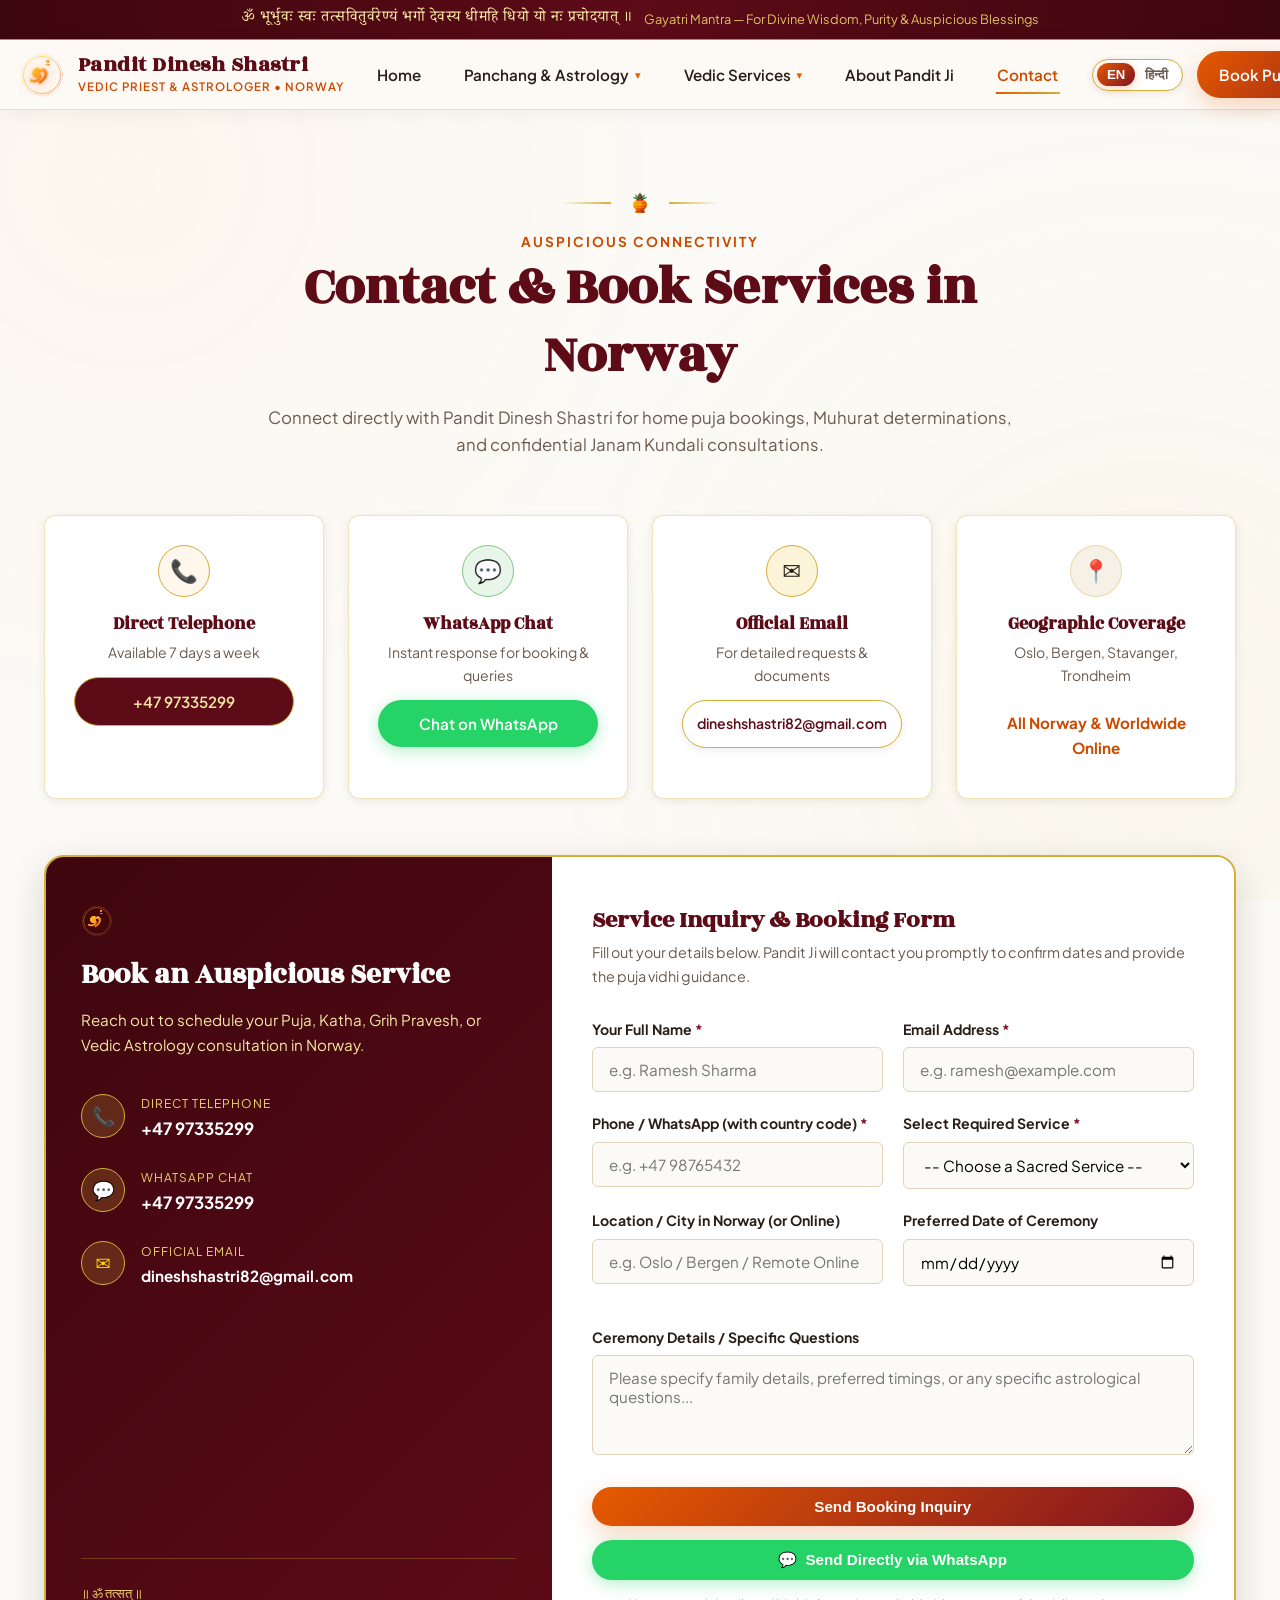
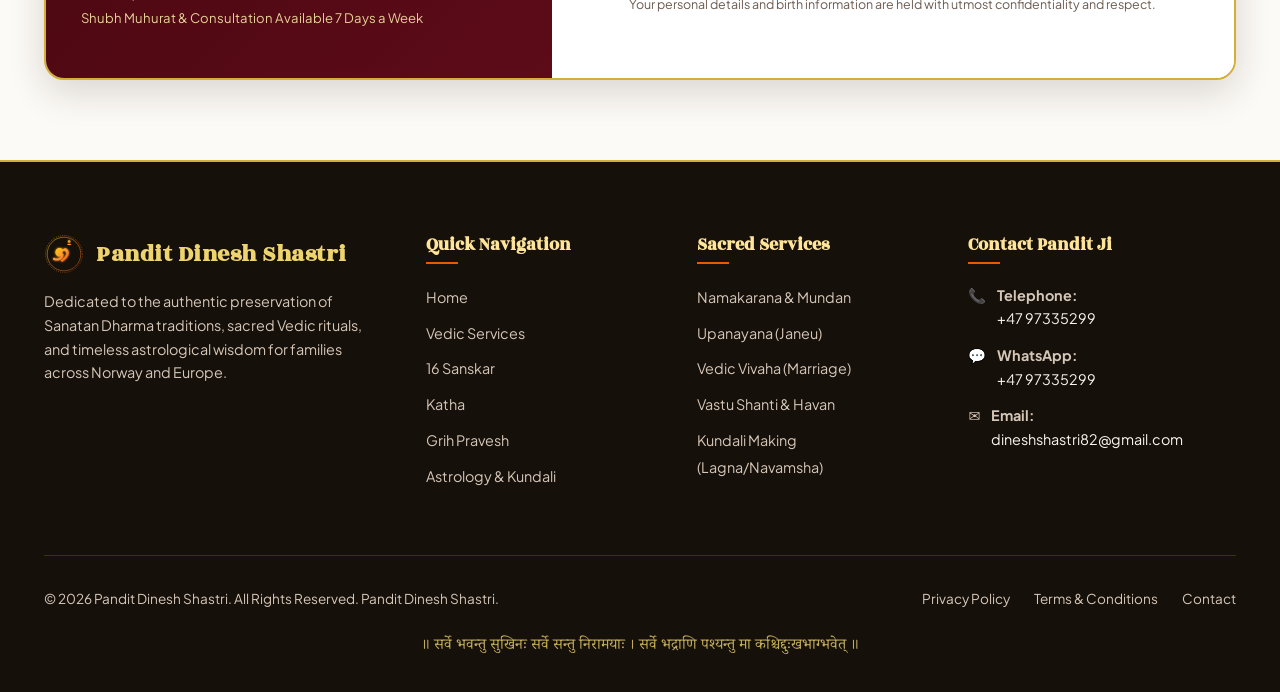
==== commit 21aba7c2: "Updates" ====
--- a/contact.html
+++ b/contact.html
@@ -4,7 +4,7 @@
   <meta charset="UTF-8">
   <meta name="viewport" content="width=device-width, initial-scale=1.0">
   <title>Contact & Booking | Pandit Dinesh Shastri - Vedic Priest in Norway</title>
-  <meta name="description" content="Contact Pandit Dinesh Shastri for Vedic Puja, Satyanarayan Katha, Grih Pravesh, and Janam Kundali matching in Norway. Phone / WhatsApp: +47 97335299, Email: dineshshashtri82@gmail.com.">
+  <meta name="description" content="Contact Pandit Dinesh Shastri for Vedic Puja, Satyanarayan Katha, Grih Pravesh, and Janam Kundali matching in Norway. Phone / WhatsApp: +47 97335299, Email: dineshshastri82@gmail.com.">
   <link rel="icon" type="image/svg+xml" href="assets/icons/om.svg">
 
   <link rel="preconnect" href="https://fonts.googleapis.com">
@@ -24,9 +24,9 @@
   </div>
 
   <!-- Header / Navigation Bar -->
-  <header class="navbar-header">
+  <header class="navbar-header" id="topNavbar">
     <div class="container navbar-inner">
-      <a href="index.html" class="brand-logo">
+      <a href="index.html" class="brand-logo" aria-label="Pandit Dinesh Shastri Home">
         <img src="assets/icons/om.svg" alt="Sacred Om" class="brand-icon">
         <div class="brand-text">
           <span class="brand-name">Pandit Dinesh Shastri</span>
@@ -34,26 +34,175 @@
         </div>
       </a>
 
-      <nav class="nav-menu">
+      <!-- Desktop Navigation Menu with Clean Dropdowns -->
+      <nav class="nav-menu" id="navMenu" aria-label="Main Navigation">
         <a href="index.html#home" class="nav-link" data-i18n="nav_home">Home</a>
-        <a href="index.html#services" class="nav-link" data-i18n="nav_services">Services</a>
-        <a href="index.html#sanskars" class="nav-link" data-i18n="nav_sanskar">16 Sanskar</a>
-        <a href="index.html#katha" class="nav-link" data-i18n="nav_katha">Katha</a>
-        <a href="index.html#griha" class="nav-link" data-i18n="nav_griha">Grih Pravesh</a>
-        <a href="index.html#astrology" class="nav-link" data-i18n="nav_astrology">Astrology & Kundali</a>
+
+        <!-- Panchang & Astrology Dropdown -->
+        <div class="nav-item-dropdown">
+          <a href="index.html#panchang-hub" class="nav-link dropdown-toggle" aria-expanded="false">
+            <span data-i18n="nav_panchang_hub">Panchang & Astrology</span>
+            <span class="dropdown-arrow">▾</span>
+          </a>
+          <div class="dropdown-menu dropdown-menu-wide">
+            <div class="dropdown-grid">
+              <a href="index.html#daily-panchang" class="dropdown-link">
+                <span class="dropdown-icon">📅</span>
+                <div>
+                  <strong data-i18n="nav_daily_panchang">Daily Panchang</strong>
+                  <small>5 Angas, Sunrise & Rahu Kaal</small>
+                </div>
+              </a>
+              <a href="index.html#rashifal" class="dropdown-link">
+                <span class="dropdown-icon">🔮</span>
+                <div>
+                  <strong data-i18n="nav_rashifal">Horoscope (Rashifal)</strong>
+                  <small>Daily, Weekly & Monthly Forecast</small>
+                </div>
+              </a>
+              <a href="index.html#vivah-matching" class="dropdown-link">
+                <span class="dropdown-icon">💍</span>
+                <div>
+                  <strong data-i18n="nav_matrimonial">Marriage Matching</strong>
+                  <small>36 Guna Milan & Proposals</small>
+                </div>
+              </a>
+              <a href="index.html#annual-panchang" class="dropdown-link">
+                <span class="dropdown-icon">📜</span>
+                <div>
+                  <strong data-i18n="nav_annual_panchang">Annual Panchang</strong>
+                  <small>Festivals & Vrats 2026 - 2027</small>
+                </div>
+              </a>
+              <a href="index.html#gemstones" class="dropdown-link">
+                <span class="dropdown-icon">💎</span>
+                <div>
+                  <strong data-i18n="nav_gemstones">Gemstones by Rashi</strong>
+                  <small>Vedic Ratna Shastra Guide</small>
+                </div>
+              </a>
+              <a href="index.html#auspicious-days" class="dropdown-link">
+                <span class="dropdown-icon">⭐</span>
+                <div>
+                  <strong data-i18n="nav_auspicious_days">Auspicious Days</strong>
+                  <small>Ekadashi, Pradosh & Weekdays</small>
+                </div>
+              </a>
+              <a href="index.html#shubh-muhurat" class="dropdown-link">
+                <span class="dropdown-icon">⏱️</span>
+                <div>
+                  <strong data-i18n="nav_shubh_muhurat">Shubh Muhurat</strong>
+                  <small>Grih Pravesh, Vehicle & Property</small>
+                </div>
+              </a>
+              <a href="index.html#marriage-dates" class="dropdown-link">
+                <span class="dropdown-icon">💒</span>
+                <div>
+                  <strong data-i18n="nav_vivah_dates">Marriage Dates</strong>
+                  <small>Auspicious Vivah Timings</small>
+                </div>
+              </a>
+            </div>
+          </div>
+        </div>
+
+        <!-- Pujas & Services Dropdown -->
+        <div class="nav-item-dropdown">
+          <a href="index.html#services" class="nav-link dropdown-toggle" aria-expanded="false">
+            <span data-i18n="nav_services">Vedic Services</span>
+            <span class="dropdown-arrow">▾</span>
+          </a>
+          <div class="dropdown-menu">
+            <a href="index.html#griha" class="dropdown-link">
+              <span class="dropdown-icon">🏺</span>
+              <div>
+                <strong data-i18n="nav_griha">Grih Pravesh & Vastu</strong>
+                <small>Nordic Smoke-Safe Havan</small>
+              </div>
+            </a>
+            <a href="index.html#katha" class="dropdown-link">
+              <span class="dropdown-icon">📖</span>
+              <div>
+                <strong data-i18n="nav_katha">Satyanarayan Katha</strong>
+                <small>Sundarkand & Rudrabhishek</small>
+              </div>
+            </a>
+            <a href="index.html#sanskars" class="dropdown-link">
+              <span class="dropdown-icon">卐</span>
+              <div>
+                <strong data-i18n="nav_sanskar">16 Sanskar</strong>
+                <small>Namkaran, Mundan, Janeu, Vivah</small>
+              </div>
+            </a>
+          </div>
+        </div>
+
         <a href="index.html#about" class="nav-link" data-i18n="nav_about">About Pandit Ji</a>
         <a href="contact.html" class="nav-link active" data-i18n="nav_contact">Contact</a>
       </nav>
 
+      <!-- Right Action Items: Language Switcher & Call to Action -->
       <div class="nav-actions">
-        <div class="lang-switcher">
+        <div class="lang-switcher" aria-label="Language Selector">
           <button type="button" class="lang-btn active" data-lang="en">EN</button>
           <button type="button" class="lang-btn" data-lang="hi">हिन्दी</button>
         </div>
-        <button type="button" class="mobile-nav-toggle">☰</button>
+
+        <a href="index.html#booking" class="btn btn-primary btn-header-cta" data-i18n="btn_book_puja">Book Puja / Consultation</a>
+
+        <button type="button" class="mobile-nav-toggle" aria-label="Toggle Mobile Menu" aria-expanded="false">
+          ☰
+        </button>
       </div>
     </div>
   </header>
+
+  <!-- Mobile Navigation Drawer & Backdrop -->
+  <div class="mobile-nav-backdrop" id="mobileNavBackdrop"></div>
+  <div class="mobile-nav-drawer" id="mobileNavDrawer" aria-label="Mobile Navigation Menu">
+    <div class="mobile-drawer-header">
+      <div class="brand-logo">
+        <img src="assets/icons/om.svg" alt="Sacred Om" class="brand-icon" style="width: 36px; height: 36px;">
+        <div class="brand-text">
+          <span class="brand-name" style="font-size: 1.15rem;">Pandit Dinesh Shastri</span>
+          <span class="brand-tagline" style="font-size: 0.7rem;">Vedic Priest • Norway</span>
+        </div>
+      </div>
+      <button type="button" class="mobile-drawer-close" id="mobileDrawerClose" aria-label="Close menu">✕</button>
+    </div>
+
+    <div class="mobile-drawer-body">
+      <a href="index.html#home" class="mobile-nav-link" data-i18n="nav_home">🏠 Home</a>
+
+      <div class="mobile-section-heading" data-i18n="nav_panchang_hub">🌟 Panchang & Astrology</div>
+      <a href="index.html#daily-panchang" class="mobile-nav-sublink">📅 <span data-i18n="nav_daily_panchang">Daily Panchang</span></a>
+      <a href="index.html#rashifal" class="mobile-nav-sublink">🔮 <span data-i18n="nav_rashifal">Horoscope (Rashifal)</span></a>
+      <a href="index.html#vivah-matching" class="mobile-nav-sublink">💍 <span data-i18n="nav_matrimonial">Marriage Matching & Proposals</span></a>
+      <a href="index.html#annual-panchang" class="mobile-nav-sublink">📜 <span data-i18n="nav_annual_panchang">Annual Panchang 2026-2027</span></a>
+      <a href="index.html#gemstones" class="mobile-nav-sublink">💎 <span data-i18n="nav_gemstones">Gemstones by Rashi</span></a>
+      <a href="index.html#auspicious-days" class="mobile-nav-sublink">⭐ <span data-i18n="nav_auspicious_days">Auspicious Days & Vrat</span></a>
+      <a href="index.html#shubh-muhurat" class="mobile-nav-sublink">⏱️ <span data-i18n="nav_shubh_muhurat">Shubh Muhurat</span></a>
+      <a href="index.html#marriage-dates" class="mobile-nav-sublink">💒 <span data-i18n="nav_vivah_dates">Marriage Dates</span></a>
+
+      <div class="mobile-section-heading" data-i18n="nav_services">🪔 Vedic Services & Pujas</div>
+      <a href="index.html#griha" class="mobile-nav-sublink">🏺 <span data-i18n="nav_griha">Grih Pravesh & Vastu</span></a>
+      <a href="index.html#services" class="mobile-nav-sublink">✨ Overview of Services</a>
+      <a href="index.html#katha" class="mobile-nav-sublink">📖 <span data-i18n="nav_katha">Satyanarayan Katha & Path</span></a>
+      <a href="index.html#sanskars" class="mobile-nav-sublink">卐 <span data-i18n="nav_sanskar">16 Sanskar Rites</span></a>
+
+      <div class="mobile-section-heading">Information</div>
+      <a href="index.html#about" class="mobile-nav-link" data-i18n="nav_about">👤 About Pandit Ji</a>
+      <a href="contact.html" class="mobile-nav-link active" data-i18n="nav_contact">📞 Contact Us</a>
+    </div>
+
+    <div class="mobile-drawer-footer">
+      <a href="index.html#booking" class="btn btn-primary" style="width: 100%; text-align: center; margin-bottom: 0.6rem;" data-i18n="btn_book_puja">Book Puja / Consultation</a>
+      <div style="display: grid; grid-template-columns: 1fr 1fr; gap: 0.5rem;">
+        <a href="tel:+4797335299" class="btn btn-secondary" style="font-size: 0.85rem; padding: 0.5rem; text-align: center;">📞 Call Direct</a>
+        <a href="https://wa.me/4797335299" target="_blank" rel="noopener" class="btn btn-whatsapp" style="font-size: 0.85rem; padding: 0.5rem; text-align: center;">💬 WhatsApp</a>
+      </div>
+    </div>
+  </div>
 
   <!-- Main Content -->
   <main class="section">
@@ -101,8 +250,8 @@
           </div>
           <h3 style="font-size: 1.15rem; color: var(--maroon-800); margin-bottom: 0.3rem;">Official Email</h3>
           <p style="font-size: 0.88rem; color: var(--text-muted); margin-bottom: 0.8rem;">For detailed requests & documents</p>
-          <a href="mailto:dineshshashtri82@gmail.com" class="btn btn-secondary" style="font-size: 0.88rem; width: 100%;">
-            dineshshashtri82@gmail.com
+          <a href="mailto:dineshshastri82@gmail.com" class="btn btn-secondary" style="font-size: 0.88rem; width: 100%;">
+            dineshshastri82@gmail.com
           </a>
         </div>
 
@@ -149,7 +298,7 @@
                 <div class="quick-icon-circle">✉️</div>
                 <div>
                   <span class="quick-details-title">Official Email</span>
-                  <a href="mailto:dineshshashtri82@gmail.com" class="quick-details-value" style="display: block; font-size: 0.95rem;">dineshshashtri82@gmail.com</a>
+                  <a href="mailto:dineshshastri82@gmail.com" class="quick-details-value" style="display: block; font-size: 0.95rem;">dineshshastri82@gmail.com</a>
                 </div>
               </li>
             </ul>
@@ -333,7 +482,7 @@
               <span>✉️</span>
               <div>
                 <strong>Email:</strong><br>
-                <a href="mailto:dineshshashtri82@gmail.com">dineshshashtri82@gmail.com</a>
+                <a href="mailto:dineshshastri82@gmail.com">dineshshastri82@gmail.com</a>
               </div>
             </li>
           </ul>
--- a/css/style.css
+++ b/css/style.css
@@ -187,7 +187,8 @@
   display: flex;
   align-items: center;
   justify-content: space-between;
-  padding: 0.85rem 0;
+  gap: 1.5rem;
+  padding: 0.65rem 0;
 }
 
 .brand-logo {
@@ -195,6 +196,7 @@
   align-items: center;
   gap: 0.85rem;
   text-decoration: none;
+  flex-shrink: 0;
 }
 
 .brand-icon {
@@ -220,14 +222,16 @@
   color: var(--maroon-800);
   line-height: 1.1;
   letter-spacing: 0.5px;
+  white-space: nowrap;
 }
 
 .brand-tagline {
-  font-size: 0.75rem;
+  font-size: 0.72rem;
   font-weight: 600;
   color: var(--saffron-600);
   letter-spacing: 1px;
   text-transform: uppercase;
+  white-space: nowrap;
 }
 
 .nav-menu {
@@ -235,6 +239,8 @@
   align-items: center;
   list-style: none;
   gap: 1.5rem;
+  margin: 0;
+  padding: 0;
 }
 
 .nav-link {
@@ -244,6 +250,9 @@
   padding: 0.4rem 0.6rem;
   position: relative;
   transition: color var(--transition-fast);
+  white-space: nowrap;
+  display: inline-flex;
+  align-items: center;
 }
 
 .nav-link:hover, .nav-link.active {
@@ -266,10 +275,149 @@
   width: 80%;
 }
 
+/* Navigation Dropdowns */
+.nav-item-dropdown {
+  position: relative;
+  display: inline-flex;
+  align-items: center;
+  padding-bottom: 8px;
+  margin-bottom: -8px;
+}
+
+.dropdown-toggle {
+  display: inline-flex;
+  align-items: center;
+  gap: 0.35rem;
+  cursor: pointer;
+}
+
+.dropdown-arrow {
+  font-size: 0.7rem;
+  color: var(--saffron-500);
+  transition: transform var(--transition-fast);
+  display: inline-block;
+}
+
+.nav-item-dropdown:hover .dropdown-arrow,
+.nav-item-dropdown:focus-within .dropdown-arrow,
+.nav-item-dropdown.is-open .dropdown-arrow {
+  transform: rotate(180deg);
+}
+
+.dropdown-menu {
+  position: absolute;
+  top: 100%;
+  left: 50%;
+  transform: translateX(-50%) translateY(6px);
+  background: #FFFFFF;
+  border: 1.5px solid var(--border-gold);
+  border-radius: var(--radius-md);
+  box-shadow: 0 16px 40px rgba(36, 26, 19, 0.16), 0 2px 10px rgba(212, 175, 55, 0.15);
+  padding: 0.85rem;
+  min-width: 280px;
+  opacity: 0;
+  visibility: hidden;
+  pointer-events: none;
+  transition: opacity 0.22s cubic-bezier(0.16, 1, 0.3, 1), transform 0.22s cubic-bezier(0.16, 1, 0.3, 1), visibility 0.22s;
+  z-index: 1200;
+}
+
+/* Invisible hover bridge */
+.dropdown-menu::before {
+  content: "";
+  position: absolute;
+  top: -10px;
+  left: 0;
+  right: 0;
+  height: 12px;
+  background: transparent;
+}
+
+/* Pointer arrow */
+.dropdown-menu::after {
+  content: "";
+  position: absolute;
+  top: -6px;
+  left: 50%;
+  transform: translateX(-50%) rotate(45deg);
+  width: 11px;
+  height: 11px;
+  background: #FFF;
+  border-left: 1.5px solid var(--border-gold);
+  border-top: 1.5px solid var(--border-gold);
+}
+
+.nav-item-dropdown:hover .dropdown-menu,
+.nav-item-dropdown:focus-within .dropdown-menu,
+.nav-item-dropdown.is-open .dropdown-menu {
+  opacity: 1;
+  visibility: visible;
+  pointer-events: auto;
+  transform: translateX(-50%) translateY(0);
+}
+
+.dropdown-menu-wide {
+  min-width: 540px;
+  padding: 1rem;
+}
+
+.dropdown-grid {
+  display: grid;
+  grid-template-columns: 1fr 1fr;
+  gap: 0.5rem;
+}
+
+.dropdown-link {
+  display: flex;
+  align-items: center;
+  gap: 0.75rem;
+  padding: 0.6rem 0.8rem;
+  border-radius: var(--radius-sm);
+  text-decoration: none;
+  transition: all var(--transition-fast);
+  border: 1px solid transparent;
+}
+
+.dropdown-link:hover {
+  background: var(--sand-50);
+  border-color: var(--border-gold);
+  transform: translateX(3px);
+}
+
+.dropdown-icon {
+  font-size: 1.3rem;
+  flex-shrink: 0;
+}
+
+.dropdown-link div {
+  display: flex;
+  flex-direction: column;
+}
+
+.dropdown-link strong {
+  font-size: 0.9rem;
+  color: var(--maroon-800);
+  line-height: 1.2;
+}
+
+.dropdown-link small {
+  font-size: 0.75rem;
+  color: var(--text-muted);
+  line-height: 1.2;
+  margin-top: 0.2rem;
+}
+
 .nav-actions {
   display: flex;
   align-items: center;
-  gap: 1rem;
+  gap: 0.85rem;
+  flex-shrink: 0;
+}
+
+.btn-header-cta {
+  white-space: nowrap;
+  font-size: 0.88rem;
+  padding: 0.55rem 1.15rem;
 }
 
 /* Language Switcher Pill */
@@ -281,6 +429,7 @@
   border-radius: var(--radius-full);
   padding: 3px 4px;
   box-shadow: var(--shadow-sm);
+  flex-shrink: 0;
 }
 
 .lang-btn {
@@ -379,16 +528,238 @@
   color: #FFF;
 }
 
-/* Mobile Nav Toggle */
+/* Mobile Nav Toggle Button */
 .mobile-nav-toggle {
   display: none;
-  background: transparent;
-  border: 1.5px solid var(--gold-500);
+  align-items: center;
+  justify-content: center;
+  width: 42px;
+  height: 42px;
+  background: #FFFFFF;
+  border: 1.5px solid var(--border-gold);
   color: var(--maroon-800);
   border-radius: var(--radius-sm);
-  padding: 6px 10px;
+  padding: 0;
   cursor: pointer;
-  font-size: 1.25rem;
+  font-size: 1.35rem;
+  box-shadow: var(--shadow-sm);
+  transition: all var(--transition-fast);
+  flex-shrink: 0;
+}
+
+.mobile-nav-toggle:hover {
+  background: var(--sand-100);
+  border-color: var(--gold-500);
+  color: var(--saffron-600);
+}
+
+/* ==========================================================================
+   Mobile Navigation Drawer & Backdrop System
+   ========================================================================== */
+.mobile-nav-backdrop {
+  position: fixed;
+  top: 0;
+  left: 0;
+  width: 100vw;
+  height: 100vh;
+  background: rgba(26, 16, 12, 0.65);
+  backdrop-filter: blur(4px);
+  -webkit-backdrop-filter: blur(4px);
+  z-index: 1999;
+  opacity: 0;
+  visibility: hidden;
+  pointer-events: none;
+  transition: opacity 0.3s ease, visibility 0.3s ease;
+}
+
+.mobile-nav-backdrop.open {
+  opacity: 1;
+  visibility: visible;
+  pointer-events: auto;
+}
+
+.mobile-nav-drawer {
+  position: fixed;
+  top: 0;
+  right: 0;
+  width: 86vw;
+  max-width: 360px;
+  height: 100vh;
+  height: 100dvh;
+  background: #FFFDF9;
+  border-left: 2px solid var(--border-gold);
+  box-shadow: -10px 0 35px rgba(36, 26, 19, 0.25);
+  z-index: 2000;
+  transform: translateX(105%);
+  transition: transform 0.35s cubic-bezier(0.16, 1, 0.3, 1);
+  display: flex;
+  flex-direction: column;
+  visibility: hidden;
+  pointer-events: none;
+}
+
+.mobile-nav-drawer.open {
+  transform: translateX(0);
+  visibility: visible;
+  pointer-events: auto;
+}
+
+.mobile-drawer-header {
+  display: flex;
+  align-items: center;
+  justify-content: space-between;
+  padding: 1rem 1.25rem;
+  background: #FFFFFF;
+  border-bottom: 1.5px solid var(--border-gold);
+  flex-shrink: 0;
+}
+
+.mobile-drawer-close {
+  background: var(--sand-100);
+  border: 1.5px solid var(--border-gold);
+  color: var(--maroon-800);
+  width: 36px;
+  height: 36px;
+  border-radius: 50%;
+  display: flex;
+  align-items: center;
+  justify-content: center;
+  font-size: 1.1rem;
+  font-weight: 700;
+  cursor: pointer;
+  transition: all var(--transition-fast);
+}
+
+.mobile-drawer-close:hover {
+  background: var(--maroon-800);
+  color: #FFF;
+  border-color: var(--maroon-800);
+}
+
+.mobile-drawer-body {
+  flex: 1;
+  overflow-y: auto;
+  -webkit-overflow-scrolling: touch;
+  padding: 1rem 1.15rem;
+  display: flex;
+  flex-direction: column;
+  gap: 0.35rem;
+}
+
+.mobile-drawer-body::-webkit-scrollbar {
+  width: 5px;
+}
+.mobile-drawer-body::-webkit-scrollbar-thumb {
+  background: var(--sand-300);
+  border-radius: 4px;
+}
+
+.mobile-section-heading {
+  font-size: 0.75rem;
+  font-weight: 800;
+  text-transform: uppercase;
+  letter-spacing: 1px;
+  color: var(--saffron-700);
+  padding: 0.75rem 0.5rem 0.3rem;
+  border-top: 1px dashed var(--sand-200);
+  margin-top: 0.5rem;
+}
+
+.mobile-section-heading:first-of-type {
+  border-top: none;
+  padding-top: 0.2rem;
+  margin-top: 0;
+}
+
+.mobile-nav-link {
+  font-size: 0.98rem;
+  font-weight: 700;
+  color: var(--maroon-900);
+  padding: 0.65rem 0.85rem;
+  border-radius: var(--radius-sm);
+  display: flex;
+  align-items: center;
+  gap: 0.6rem;
+  transition: all var(--transition-fast);
+  text-decoration: none;
+}
+
+.mobile-nav-link:hover, .mobile-nav-link:active {
+  background: var(--sand-100);
+  color: var(--saffron-600);
+  padding-left: 1.1rem;
+}
+
+.mobile-nav-sublink {
+  font-size: 0.9rem;
+  font-weight: 600;
+  color: var(--text-main);
+  padding: 0.5rem 0.85rem 0.5rem 1.4rem;
+  border-radius: var(--radius-sm);
+  display: flex;
+  align-items: center;
+  gap: 0.55rem;
+  transition: all var(--transition-fast);
+  text-decoration: none;
+  border-left: 2px solid transparent;
+}
+
+.mobile-nav-sublink:hover, .mobile-nav-sublink:active {
+  background: #FFF;
+  border-left-color: var(--gold-500);
+  color: var(--maroon-800);
+  padding-left: 1.65rem;
+  box-shadow: var(--shadow-sm);
+}
+
+.mobile-drawer-footer {
+  padding: 1rem 1.15rem;
+  background: #FFFFFF;
+  border-top: 1.5px solid var(--border-gold);
+  display: flex;
+  flex-direction: column;
+  gap: 0.65rem;
+  flex-shrink: 0;
+}
+
+.mobile-drawer-cta {
+  width: 100%;
+  text-align: center;
+  padding: 0.75rem 1rem;
+  font-size: 0.95rem;
+  font-weight: 700;
+  border-radius: var(--radius-full);
+}
+
+.mobile-drawer-actions {
+  display: grid;
+  grid-template-columns: 1fr 1fr;
+  gap: 0.5rem;
+}
+
+.mobile-btn-call {
+  padding: 0.6rem 0.5rem;
+  font-size: 0.85rem;
+  text-align: center;
+  justify-content: center;
+  border-radius: var(--radius-full);
+}
+
+.mobile-btn-wa {
+  background: #25D366;
+  color: #FFFFFF;
+  border: 1px solid #1EBE5D;
+  padding: 0.6rem 0.5rem;
+  font-size: 0.85rem;
+  text-align: center;
+  justify-content: center;
+  border-radius: var(--radius-full);
+  font-weight: 700;
+}
+
+.mobile-btn-wa:hover {
+  background: #20BA5A;
+  color: #FFF;
 }
 
 /* Hero Section */
@@ -1518,7 +1889,16 @@
 }
 
 /* Responsive Breakpoints */
+/* Responsive Breakpoints */
 @media (max-width: 1024px) {
+  .nav-menu {
+    display: none !important;
+  }
+
+  .mobile-nav-toggle {
+    display: inline-flex !important;
+  }
+
   .hero-grid {
     grid-template-columns: 1fr;
     gap: 2.5rem;
@@ -1543,34 +1923,6 @@
     flex-direction: column;
     gap: 0.2rem;
   }
-  
-  .nav-menu {
-    position: fixed;
-    top: 70px;
-    left: 0;
-    right: 0;
-    background: #FFF;
-    flex-direction: column;
-    padding: 2rem 1.5rem;
-    gap: 1.25rem;
-    box-shadow: var(--shadow-lg);
-    border-bottom: 2px solid var(--gold-500);
-    transform: translateY(-150%);
-    transition: transform var(--transition-smooth);
-    z-index: 999;
-  }
-
-  .nav-menu.open {
-    transform: translateY(0);
-  }
-
-  .mobile-nav-toggle {
-    display: block;
-  }
-
-  .nav-actions .btn-primary {
-    display: none; /* show in mobile menu */
-  }
 
   .form-grid {
     grid-template-columns: 1fr;
@@ -1586,3 +1938,1162 @@
     text-align: center;
   }
 }
+
+@media (max-width: 640px) {
+  .btn-header-cta {
+    display: none !important;
+  }
+}
+
+@media (max-width: 480px) {
+  .brand-icon {
+    width: 36px;
+    height: 36px;
+  }
+  .brand-name {
+    font-size: 1.08rem;
+  }
+  .brand-tagline {
+    font-size: 0.62rem;
+    letter-spacing: 0.5px;
+  }
+  .lang-btn {
+    padding: 3px 8px;
+    font-size: 0.75rem;
+  }
+  .navbar-inner {
+    gap: 0.5rem;
+    padding: 0.45rem 0;
+  }
+}
+
+/* ==========================================================================
+   Vedic Indian Astrology & Panchang Hub - Dedicated Styling Suite
+   ========================================================================== */
+
+/* Sacred Vedic Invocation Banner */
+.vedic-invocation-banner {
+  background: linear-gradient(135deg, var(--maroon-900) 0%, #4A0812 50%, var(--maroon-800) 100%);
+  color: #FFF;
+  border-top: 3px solid var(--gold-500);
+  border-bottom: 3px solid var(--gold-500);
+  padding: 2.5rem 1.5rem;
+  text-align: center;
+  position: relative;
+  overflow: hidden;
+  box-shadow: inset 0 2px 16px rgba(0, 0, 0, 0.4);
+}
+
+.vedic-invocation-banner::before {
+  content: "";
+  position: absolute;
+  top: -50%;
+  left: -50%;
+  width: 200%;
+  height: 200%;
+  background: radial-gradient(circle at center, rgba(212, 175, 55, 0.12) 0%, transparent 60%);
+  pointer-events: none;
+}
+
+.invocation-om-glyph {
+  font-size: 1.8rem;
+  color: var(--gold-400);
+  font-weight: 700;
+  display: block;
+  letter-spacing: 2px;
+  margin-bottom: 0.5rem;
+}
+
+.invocation-main-title {
+  font-family: var(--font-serif-vedic);
+  font-size: clamp(1.6rem, 3.5vw, 2.4rem);
+  color: #FFE599;
+  letter-spacing: 1.5px;
+  text-transform: uppercase;
+  margin-bottom: 0.3rem;
+  text-shadow: 0 2px 8px rgba(0, 0, 0, 0.6);
+}
+
+.invocation-sub-title {
+  font-family: var(--font-devanagari);
+  font-size: clamp(1.4rem, 2.8vw, 2rem);
+  color: var(--saffron-200);
+  font-weight: 700;
+  display: block;
+  margin-bottom: 0.5rem;
+}
+
+.invocation-tagline {
+  font-family: var(--font-serif-vedic);
+  font-size: 1.35rem;
+  color: var(--gold-300);
+  font-weight: 700;
+  font-style: italic;
+  display: inline-block;
+  padding: 0.3rem 1.4rem;
+  border-top: 1px solid rgba(212, 175, 55, 0.4);
+  border-bottom: 1px solid rgba(212, 175, 55, 0.4);
+  margin-bottom: 1rem;
+}
+
+.invocation-intro-p {
+  max-width: 820px;
+  margin: 0 auto;
+  font-size: 1.05rem;
+  line-height: 1.8;
+  color: var(--sand-100);
+  font-family: var(--font-devanagari);
+}
+
+/* Quick Access Navigation Bar */
+.vedic-quick-nav-bar {
+  background: #FFF;
+  border-bottom: 1px solid var(--border-gold);
+  box-shadow: 0 4px 14px rgba(36, 26, 19, 0.05);
+  position: sticky;
+  top: 70px;
+  z-index: 95;
+  padding: 0.75rem 0;
+}
+
+.quick-nav-inner {
+  display: flex;
+  align-items: center;
+  gap: 0.6rem;
+  overflow-x: auto;
+  scrollbar-width: none;
+  -webkit-overflow-scrolling: touch;
+  padding: 0.2rem 0;
+}
+
+.quick-nav-inner::-webkit-scrollbar {
+  display: none;
+}
+
+.quick-nav-pill {
+  display: inline-flex;
+  align-items: center;
+  gap: 0.45rem;
+  padding: 0.45rem 0.95rem;
+  background: var(--sand-50);
+  border: 1px solid var(--border-gold);
+  border-radius: var(--radius-full);
+  color: var(--maroon-800);
+  font-size: 0.86rem;
+  font-weight: 600;
+  text-decoration: none;
+  white-space: nowrap;
+  transition: all var(--transition-fast);
+  cursor: pointer;
+}
+
+.quick-nav-pill:hover, .quick-nav-pill.active {
+  background: linear-gradient(135deg, var(--saffron-500), var(--saffron-600));
+  color: #FFF;
+  border-color: var(--saffron-600);
+  box-shadow: var(--shadow-saffron);
+  transform: translateY(-1px);
+}
+
+/* Master Hub Section & Tabs */
+.vedic-hub-section {
+  padding: 4.5rem 0;
+  background: var(--sand-50);
+}
+
+.hub-tabs-container {
+  display: flex;
+  flex-wrap: wrap;
+  gap: 0.5rem;
+  justify-content: center;
+  margin-bottom: 2.5rem;
+}
+
+.hub-tab-btn {
+  background: #FFF;
+  border: 1.5px solid var(--border-gold);
+  color: var(--text-main);
+  padding: 0.65rem 1.25rem;
+  border-radius: var(--radius-full);
+  font-size: 0.92rem;
+  font-weight: 600;
+  cursor: pointer;
+  display: inline-flex;
+  align-items: center;
+  gap: 0.5rem;
+  transition: all var(--transition-fast);
+}
+
+.hub-tab-btn:hover {
+  background: var(--gold-100);
+  border-color: var(--gold-500);
+  color: var(--maroon-800);
+}
+
+.hub-tab-btn.active {
+  background: linear-gradient(135deg, var(--maroon-800), var(--maroon-700));
+  color: #FFF;
+  border-color: var(--gold-500);
+  box-shadow: 0 4px 14px rgba(92, 11, 23, 0.25);
+}
+
+.hub-tab-panel {
+  display: none;
+  opacity: 0;
+  transform: translateY(10px);
+  transition: opacity 0.3s ease, transform 0.3s ease;
+}
+
+.hub-tab-panel.active {
+  display: block;
+  opacity: 1;
+  transform: translateY(0);
+}
+
+/* Daily Panchang 5 Angas Showcase & Consultation Card */
+.panchang-anga-showcase {
+  background: #FFFDF9;
+  border: 1.5px solid var(--border-gold);
+  border-radius: var(--radius-md);
+  padding: 2rem 1.75rem;
+  margin-bottom: 2rem;
+  box-shadow: var(--shadow-sm);
+}
+
+.anga-cards-grid {
+  display: grid;
+  grid-template-columns: repeat(auto-fit, minmax(200px, 1fr));
+  gap: 1.25rem;
+}
+
+.anga-card {
+  background: #FFFFFF;
+  border: 1px solid var(--sand-200);
+  border-radius: var(--radius-sm);
+  padding: 1.25rem;
+  text-align: center;
+  transition: all var(--transition-fast);
+  display: flex;
+  flex-direction: column;
+  align-items: center;
+}
+
+.anga-card:hover {
+  transform: translateY(-3px);
+  border-color: var(--gold-500);
+  box-shadow: var(--shadow-gold);
+}
+
+.anga-icon {
+  font-size: 2rem;
+  margin-bottom: 0.6rem;
+}
+
+.anga-name {
+  font-size: 1.05rem;
+  color: var(--maroon-800);
+  margin-bottom: 0.4rem;
+  display: block;
+}
+
+.anga-desc {
+  font-size: 0.85rem;
+  color: var(--text-muted);
+  line-height: 1.45;
+  margin: 0;
+}
+
+.panchang-consult-card {
+  background: linear-gradient(135deg, #FFF8ED 0%, #FFFDF9 100%);
+  border: 2px solid var(--gold-500);
+  border-radius: var(--radius-md);
+  padding: 2rem;
+  box-shadow: var(--shadow-gold);
+  display: flex;
+  gap: 1.75rem;
+  align-items: center;
+}
+
+.panchang-consult-icon {
+  width: 68px;
+  height: 68px;
+  flex-shrink: 0;
+  border-radius: 50%;
+  background: linear-gradient(135deg, var(--saffron-500), var(--maroon-800));
+  color: #FFF;
+  font-size: 2.2rem;
+  display: flex;
+  align-items: center;
+  justify-content: center;
+  box-shadow: 0 6px 18px rgba(230, 90, 0, 0.3);
+}
+
+.panchang-consult-content {
+  flex: 1;
+}
+
+.panchang-consult-actions {
+  display: flex;
+  gap: 0.85rem;
+  flex-wrap: wrap;
+}
+
+@media (max-width: 768px) {
+  .panchang-consult-card {
+    flex-direction: column;
+    text-align: center;
+    padding: 1.5rem;
+  }
+  .panchang-consult-actions {
+    justify-content: center;
+    flex-direction: column;
+    width: 100%;
+  }
+  .panchang-consult-actions .btn {
+    width: 100%;
+  }
+}
+
+/* Daily Panchang Cards */
+.panchang-controls-bar {
+  display: flex;
+  gap: 1.25rem;
+  flex-wrap: wrap;
+  align-items: center;
+  background: #FFF;
+  border: 1.5px solid var(--border-gold);
+  border-radius: var(--radius-md);
+  padding: 1rem 1.5rem;
+  margin-bottom: 2rem;
+  box-shadow: var(--shadow-sm);
+}
+
+.panchang-control-group {
+  display: flex;
+  align-items: center;
+  gap: 0.75rem;
+}
+
+.panchang-control-group label {
+  font-size: 0.9rem;
+  font-weight: 600;
+  color: var(--maroon-800);
+}
+
+.panchang-control-group select,
+.panchang-control-group input[type="date"] {
+  padding: 0.45rem 0.9rem;
+  border: 1px solid var(--gold-500);
+  border-radius: var(--radius-sm);
+  background: var(--sand-50);
+  font-family: inherit;
+  font-size: 0.92rem;
+}
+
+.panchang-grid-layout {
+  display: grid;
+  grid-template-columns: repeat(auto-fit, minmax(320px, 1fr));
+  gap: 1.75rem;
+}
+
+.panchang-card {
+  background: #FFF;
+  border: 1.5px solid var(--border-gold);
+  border-radius: var(--radius-lg);
+  padding: 1.8rem;
+  box-shadow: var(--shadow-sm);
+  display: flex;
+  flex-direction: column;
+}
+
+.panchang-primary-card {
+  border-color: var(--gold-500);
+  box-shadow: var(--shadow-gold);
+}
+
+.panchang-alert-card {
+  border-color: rgba(220, 53, 69, 0.4);
+  background: #FFFBFB;
+}
+
+.panchang-card-header {
+  margin-bottom: 1.25rem;
+  padding-bottom: 0.8rem;
+  border-bottom: 1px solid var(--sand-200);
+}
+
+.panchang-badge {
+  display: inline-block;
+  font-size: 0.78rem;
+  font-weight: 700;
+  text-transform: uppercase;
+  letter-spacing: 0.5px;
+  background: var(--gold-100);
+  color: var(--gold-700);
+  padding: 0.2rem 0.6rem;
+  border-radius: var(--radius-sm);
+  margin-bottom: 0.4rem;
+}
+
+.panchang-card-header h3 {
+  font-size: 1.25rem;
+  color: var(--maroon-800);
+  margin-bottom: 0.2rem;
+}
+
+.panchang-grid-2col {
+  display: grid;
+  grid-template-columns: 1fr 1fr;
+  gap: 1rem;
+}
+
+.panchang-cell {
+  background: var(--sand-50);
+  padding: 0.75rem 1rem;
+  border-radius: var(--radius-sm);
+  border: 1px solid rgba(212, 175, 55, 0.2);
+}
+
+.cell-label {
+  display: block;
+  font-size: 0.78rem;
+  color: var(--text-muted);
+  margin-bottom: 0.2rem;
+}
+
+.cell-value {
+  font-size: 0.95rem;
+  color: var(--text-main);
+  display: block;
+}
+
+/* Rashifal (Horoscope) Styling */
+.rashi-pills-container {
+  display: flex;
+  flex-wrap: wrap;
+  gap: 0.5rem;
+  justify-content: center;
+  margin-bottom: 1.5rem;
+}
+
+.rashi-pill {
+  display: inline-flex;
+  align-items: center;
+  gap: 0.45rem;
+  padding: 0.45rem 0.9rem;
+  background: #FFF;
+  border: 1px solid var(--border-gold);
+  border-radius: var(--radius-full);
+  font-size: 0.88rem;
+  font-weight: 600;
+  color: var(--text-main);
+  cursor: pointer;
+  transition: all var(--transition-fast);
+}
+
+.rashi-pill .rashi-glyph {
+  font-size: 1.15rem;
+  color: var(--saffron-500);
+}
+
+.rashi-pill:hover {
+  background: var(--gold-100);
+  border-color: var(--gold-500);
+}
+
+.rashi-pill.active {
+  background: linear-gradient(135deg, var(--saffron-500), var(--saffron-600));
+  color: #FFF;
+  border-color: var(--saffron-600);
+  box-shadow: var(--shadow-saffron);
+}
+
+.rashi-pill.active .rashi-glyph {
+  color: #FFF;
+}
+
+.rashifal-time-tabs {
+  display: flex;
+  justify-content: center;
+  gap: 0.5rem;
+  margin-bottom: 2rem;
+}
+
+.rashifal-time-btn {
+  background: #FFF;
+  border: 1px solid var(--sand-300);
+  padding: 0.4rem 1.1rem;
+  border-radius: var(--radius-sm);
+  font-size: 0.88rem;
+  font-weight: 600;
+  color: var(--text-muted);
+  cursor: pointer;
+}
+
+.rashifal-time-btn.active {
+  background: var(--maroon-800);
+  color: #FFF;
+  border-color: var(--maroon-800);
+}
+
+.rashifal-details-card {
+  background: #FFF;
+  border: 2px solid var(--gold-500);
+  border-radius: var(--radius-lg);
+  padding: 2.5rem;
+  box-shadow: var(--shadow-gold);
+  max-width: 900px;
+  margin: 0 auto;
+}
+
+.rashifal-card-header {
+  display: flex;
+  justify-content: space-between;
+  align-items: center;
+  flex-wrap: wrap;
+  gap: 1rem;
+  border-bottom: 1px solid var(--sand-200);
+  padding-bottom: 1.25rem;
+  margin-bottom: 1.5rem;
+}
+
+.rashi-hero-badge {
+  display: flex;
+  align-items: center;
+  gap: 1rem;
+}
+
+.rashi-big-glyph {
+  font-size: 2.8rem;
+  color: var(--saffron-500);
+}
+
+.rashi-hero-badge h3 {
+  font-size: 1.6rem;
+  color: var(--maroon-800);
+  margin-bottom: 0.2rem;
+}
+
+.timeframe-tag {
+  background: var(--gold-100);
+  color: var(--maroon-800);
+  font-size: 0.85rem;
+  font-weight: 700;
+  padding: 0.35rem 0.9rem;
+  border-radius: var(--radius-full);
+  border: 1px solid var(--gold-400);
+}
+
+.rashifal-main-text {
+  font-size: 1.12rem;
+  line-height: 1.8;
+  color: var(--text-main);
+  font-style: italic;
+  background: var(--sand-50);
+  border-left: 4px solid var(--saffron-500);
+  padding: 1.25rem 1.5rem;
+  border-radius: 0 var(--radius-md) var(--radius-md) 0;
+  margin-bottom: 1.75rem;
+}
+
+.rashifal-metrics-strip {
+  display: grid;
+  grid-template-columns: repeat(3, 1fr);
+  gap: 1rem;
+  margin-bottom: 1.5rem;
+  text-align: center;
+}
+
+.metric-item {
+  background: var(--sand-100);
+  padding: 0.8rem 1rem;
+  border-radius: var(--radius-md);
+  border: 1px solid var(--border-gold);
+}
+
+.metric-lbl {
+  display: block;
+  font-size: 0.78rem;
+  text-transform: uppercase;
+  color: var(--text-muted);
+  font-weight: 700;
+  margin-bottom: 0.2rem;
+}
+
+.metric-val {
+  font-size: 1.05rem;
+  font-weight: 800;
+  color: var(--maroon-800);
+}
+
+.rashifal-mantra-box {
+  background: linear-gradient(135deg, var(--sand-50), #FFF9F0);
+  border: 1.5px dashed var(--gold-500);
+  border-radius: var(--radius-md);
+  padding: 1.25rem 1.5rem;
+  text-align: center;
+}
+
+.mantra-title {
+  display: block;
+  font-size: 0.85rem;
+  color: var(--text-muted);
+  font-weight: 600;
+  margin-bottom: 0.4rem;
+}
+
+.sacred-devanagari-mantra {
+  font-family: var(--font-devanagari);
+  font-size: 1.25rem;
+  font-weight: 700;
+  color: var(--maroon-900);
+  letter-spacing: 0.5px;
+}
+
+/* Ashtakoot Milan Guidance & Cards */
+.milan-guidance-box {
+  background: #FFFDF9;
+  border: 1.5px solid var(--border-gold);
+  border-radius: var(--radius-lg);
+  padding: 2.5rem;
+  margin-bottom: 2.5rem;
+  box-shadow: var(--shadow-sm);
+}
+
+.ashtakoot-grid {
+  display: grid;
+  grid-template-columns: repeat(auto-fit, minmax(240px, 1fr));
+  gap: 1.25rem;
+}
+
+.ashtakoot-card {
+  background: #FFFFFF;
+  border: 1px solid var(--sand-200);
+  border-radius: var(--radius-sm);
+  padding: 1.25rem;
+  transition: all var(--transition-fast);
+}
+
+.ashtakoot-card:hover {
+  transform: translateY(-3px);
+  border-color: var(--gold-500);
+  box-shadow: var(--shadow-gold);
+}
+
+.ashtakoot-card.highlight-nadi {
+  border-color: var(--saffron-500);
+  background: #FFFBF5;
+}
+
+.ashtakoot-top {
+  display: flex;
+  justify-content: space-between;
+  align-items: center;
+  margin-bottom: 0.5rem;
+  border-bottom: 1px dashed var(--sand-200);
+  padding-bottom: 0.4rem;
+}
+
+.ashtakoot-name {
+  color: var(--maroon-800);
+  font-size: 1.02rem;
+}
+
+.ashtakoot-points {
+  font-size: 0.78rem;
+  font-weight: 800;
+  color: var(--saffron-700);
+  background: var(--gold-100);
+  padding: 0.15rem 0.55rem;
+  border-radius: var(--radius-full);
+}
+
+.ashtakoot-info {
+  font-size: 0.86rem;
+  color: var(--text-muted);
+  line-height: 1.5;
+  margin: 0;
+}
+
+/* 36 Guna Ashtakoot Milan & Matrimonial Styling */
+.milan-box {
+  background: #FFF;
+  border: 1.5px solid var(--border-gold);
+  border-radius: var(--radius-lg);
+  padding: 2.5rem;
+  box-shadow: var(--shadow-sm);
+  margin-bottom: 2.5rem;
+}
+
+.milan-inputs-grid {
+  display: grid;
+  grid-template-columns: 1fr 1fr;
+  gap: 2rem;
+  margin-bottom: 1.75rem;
+}
+
+.milan-col {
+  background: var(--sand-50);
+  padding: 1.5rem;
+  border-radius: var(--radius-md);
+  border: 1px solid var(--border-gold);
+}
+
+.milan-col h4 {
+  color: var(--maroon-800);
+  margin-bottom: 1rem;
+  display: flex;
+  align-items: center;
+  gap: 0.5rem;
+}
+
+.milan-result-card {
+  background: #FFF;
+  border: 2px solid var(--gold-500);
+  border-radius: var(--radius-lg);
+  padding: 2rem;
+  box-shadow: var(--shadow-gold);
+  margin-top: 1.5rem;
+}
+
+.milan-score-header {
+  display: flex;
+  justify-content: space-between;
+  align-items: center;
+  flex-wrap: wrap;
+  gap: 1rem;
+}
+
+.score-radial-box {
+  width: 90px;
+  height: 90px;
+  border-radius: 50%;
+  border: 4px solid var(--gold-500);
+  display: flex;
+  align-items: center;
+  justify-content: center;
+  background: var(--sand-50);
+}
+
+.ashtakoot-table-wrapper {
+  overflow-x: auto;
+  margin-top: 1rem;
+}
+
+.ashtakoot-table {
+  width: 100%;
+  border-collapse: collapse;
+  font-size: 0.92rem;
+}
+
+.ashtakoot-table th, .ashtakoot-table td {
+  padding: 0.65rem 0.9rem;
+  text-align: left;
+  border-bottom: 1px solid var(--sand-200);
+}
+
+.ashtakoot-table th {
+  background: var(--sand-100);
+  color: var(--maroon-800);
+  font-weight: 700;
+}
+
+/* Annual Panchang Festival Cards */
+.festival-filter-bar {
+  display: flex;
+  gap: 0.5rem;
+  flex-wrap: wrap;
+  justify-content: center;
+  margin-bottom: 2rem;
+}
+
+.festival-filter-btn {
+  background: #FFF;
+  border: 1px solid var(--border-gold);
+  padding: 0.45rem 1rem;
+  border-radius: var(--radius-full);
+  font-size: 0.88rem;
+  font-weight: 600;
+  color: var(--text-main);
+  cursor: pointer;
+}
+
+.festival-filter-btn.active {
+  background: var(--saffron-500);
+  color: #FFF;
+  border-color: var(--saffron-500);
+}
+
+.festival-grid-container {
+  display: grid;
+  grid-template-columns: repeat(auto-fit, minmax(320px, 1fr));
+  gap: 1.5rem;
+}
+
+.festival-card {
+  background: #FFF;
+  border: 1.5px solid var(--border-gold);
+  border-radius: var(--radius-md);
+  padding: 1.5rem;
+  box-shadow: var(--shadow-sm);
+  display: flex;
+  gap: 1.25rem;
+  transition: transform var(--transition-fast);
+}
+
+.festival-card:hover {
+  transform: translateY(-2px);
+  border-color: var(--gold-500);
+  box-shadow: var(--shadow-md);
+}
+
+.festival-date-badge {
+  display: flex;
+  flex-direction: column;
+  align-items: center;
+  justify-content: center;
+  min-width: 95px;
+  background: var(--saffron-50);
+  border: 1px solid var(--gold-400);
+  border-radius: var(--radius-sm);
+  padding: 0.6rem;
+  text-align: center;
+}
+
+.fest-calendar-icon {
+  font-size: 1.4rem;
+  margin-bottom: 0.2rem;
+}
+
+.festival-date-badge strong {
+  font-size: 0.82rem;
+  color: var(--maroon-800);
+}
+
+.festival-tithi-pill {
+  display: inline-block;
+  font-size: 0.75rem;
+  background: var(--gold-100);
+  color: var(--gold-700);
+  font-weight: 700;
+  padding: 0.15rem 0.5rem;
+  border-radius: var(--radius-sm);
+  margin-bottom: 0.35rem;
+}
+
+.festival-name {
+  font-size: 1.15rem;
+  color: var(--maroon-800);
+  margin-bottom: 0.4rem;
+}
+
+.festival-desc {
+  font-size: 0.88rem;
+  color: var(--text-muted);
+  line-height: 1.5;
+}
+
+/* Gemstones Guide */
+.gemstone-display-card {
+  background: #FFF;
+  border: 2px solid var(--gold-500);
+  border-radius: var(--radius-lg);
+  padding: 2.5rem;
+  box-shadow: var(--shadow-gold);
+  max-width: 900px;
+  margin: 0 auto;
+}
+
+.gemstone-header-strip {
+  display: flex;
+  justify-content: space-between;
+  align-items: center;
+  flex-wrap: wrap;
+  gap: 1rem;
+  padding-bottom: 1.25rem;
+  border-bottom: 1px solid var(--sand-200);
+  margin-bottom: 1.5rem;
+}
+
+.gemstone-grid-info {
+  display: grid;
+  grid-template-columns: 1fr 1fr;
+  gap: 1.5rem;
+  margin-bottom: 1.5rem;
+}
+
+.gem-info-box {
+  background: var(--sand-50);
+  border-radius: var(--radius-md);
+  padding: 1.25rem;
+  border: 1px solid var(--border-gold);
+}
+
+.gem-info-box.primary-gem {
+  border-color: var(--gold-500);
+  background: #FFFBF0;
+}
+
+.gem-tag {
+  display: block;
+  font-size: 0.78rem;
+  font-weight: 700;
+  text-transform: uppercase;
+  color: var(--saffron-600);
+  margin-bottom: 0.3rem;
+}
+
+.gem-title {
+  display: block;
+  font-size: 1.25rem;
+  color: var(--maroon-800);
+  margin-bottom: 0.5rem;
+}
+
+.gem-benefits {
+  font-size: 0.88rem;
+  color: var(--text-main);
+  line-height: 1.5;
+}
+
+.gemstone-vidhi-table {
+  display: flex;
+  flex-direction: column;
+  gap: 0.65rem;
+  background: var(--sand-50);
+  padding: 1.25rem;
+  border-radius: var(--radius-md);
+  border: 1px solid var(--sand-300);
+}
+
+.vidhi-row {
+  display: flex;
+  justify-content: space-between;
+  align-items: center;
+  flex-wrap: wrap;
+  gap: 0.5rem;
+  padding-bottom: 0.45rem;
+  border-bottom: 1px dashed var(--sand-200);
+}
+
+.vidhi-row:last-child {
+  border-bottom: none;
+  padding-bottom: 0;
+}
+
+.vidhi-lbl {
+  font-size: 0.88rem;
+  color: var(--text-muted);
+}
+
+.vidhi-val {
+  font-size: 0.92rem;
+  color: var(--text-main);
+}
+
+/* Auspicious Days & Weekday Cards */
+.auspicious-grid-layout {
+  display: grid;
+  grid-template-columns: repeat(auto-fit, minmax(320px, 1fr));
+  gap: 2rem;
+}
+
+.auspicious-list-item {
+  display: flex;
+  justify-content: space-between;
+  align-items: center;
+  padding: 0.75rem 1rem;
+  background: #FFF;
+  border: 1px solid var(--sand-200);
+  border-radius: var(--radius-sm);
+  margin-bottom: 0.5rem;
+  font-size: 0.92rem;
+}
+
+.badge-subtle {
+  font-size: 0.8rem;
+  color: var(--text-muted);
+  background: var(--sand-100);
+  padding: 0.2rem 0.5rem;
+  border-radius: var(--radius-sm);
+}
+
+.weekday-card {
+  background: #FFF;
+  border: 1.5px solid var(--border-gold);
+  border-radius: var(--radius-md);
+  padding: 1.25rem 1.5rem;
+  margin-bottom: 1rem;
+  box-shadow: var(--shadow-sm);
+}
+
+.weekday-header {
+  display: flex;
+  justify-content: space-between;
+  align-items: center;
+  margin-bottom: 0.5rem;
+}
+
+.weekday-header h4 {
+  color: var(--maroon-800);
+  font-size: 1.1rem;
+}
+
+.weekday-deity {
+  font-size: 0.85rem;
+  font-weight: 700;
+  color: var(--saffron-600);
+}
+
+.weekday-activities {
+  font-size: 0.88rem;
+  color: var(--text-main);
+  margin-bottom: 0.75rem;
+}
+
+.weekday-mantra {
+  font-family: var(--font-devanagari);
+  font-size: 0.95rem;
+  font-weight: 700;
+  color: var(--maroon-900);
+  background: var(--sand-50);
+  padding: 0.5rem 0.8rem;
+  border-radius: var(--radius-sm);
+  border-left: 3px solid var(--gold-500);
+}
+
+/* Muhurat Tables */
+.muhurat-cats-bar {
+  display: flex;
+  gap: 0.5rem;
+  flex-wrap: wrap;
+  justify-content: center;
+  margin-bottom: 1.5rem;
+}
+
+.muhurat-cat-btn {
+  background: #FFF;
+  border: 1px solid var(--border-gold);
+  padding: 0.45rem 1.1rem;
+  border-radius: var(--radius-full);
+  font-size: 0.88rem;
+  font-weight: 600;
+  cursor: pointer;
+}
+
+.muhurat-cat-btn.active {
+  background: var(--maroon-800);
+  color: #FFF;
+  border-color: var(--maroon-800);
+}
+
+.muhurat-table-wrapper {
+  overflow-x: auto;
+  background: #FFF;
+  border: 1.5px solid var(--border-gold);
+  border-radius: var(--radius-md);
+  box-shadow: var(--shadow-sm);
+}
+
+.muhurat-table {
+  width: 100%;
+  border-collapse: collapse;
+  font-size: 0.92rem;
+}
+
+.muhurat-table th, .muhurat-table td {
+  padding: 0.85rem 1.1rem;
+  text-align: left;
+  border-bottom: 1px solid var(--sand-200);
+}
+
+.muhurat-table th {
+  background: var(--sand-100);
+  color: var(--maroon-800);
+  font-weight: 700;
+}
+
+.badge-nakshatra {
+  display: inline-block;
+  font-size: 0.8rem;
+  font-weight: 700;
+  background: var(--gold-100);
+  color: var(--maroon-800);
+  padding: 0.15rem 0.5rem;
+  border-radius: var(--radius-sm);
+}
+
+/* Navagraha Mantras 9-Card Grid */
+.navagraha-cards-grid {
+  display: grid;
+  grid-template-columns: repeat(auto-fit, minmax(280px, 1fr));
+  gap: 1.25rem;
+  margin-top: 1.75rem;
+}
+
+.navagraha-card {
+  background: #FFF;
+  border: 1.5px solid var(--border-gold);
+  border-radius: var(--radius-md);
+  padding: 1.25rem;
+  box-shadow: var(--shadow-sm);
+  display: flex;
+  flex-direction: column;
+  transition: all var(--transition-fast);
+}
+
+.navagraha-card:hover {
+  transform: translateY(-2px);
+  border-color: var(--gold-500);
+  box-shadow: var(--shadow-gold);
+}
+
+.navagraha-card-top {
+  display: flex;
+  align-items: center;
+  gap: 0.75rem;
+  margin-bottom: 0.75rem;
+}
+
+.navagraha-glyph {
+  font-size: 1.8rem;
+}
+
+.navagraha-title {
+  font-size: 1.15rem;
+  color: var(--maroon-800);
+  font-weight: 700;
+}
+
+.navagraha-mantra-text {
+  font-family: var(--font-devanagari);
+  font-size: 1.05rem;
+  font-weight: 700;
+  color: var(--maroon-900);
+  background: var(--sand-50);
+  border: 1px solid var(--border-gold);
+  border-radius: var(--radius-sm);
+  padding: 0.65rem 0.85rem;
+  text-align: center;
+  margin-top: auto;
+}
+
+/* Responsive adjustments */
+@media (max-width: 768px) {
+  .panchang-grid-2col {
+    grid-template-columns: 1fr;
+  }
+  .milan-inputs-grid {
+    grid-template-columns: 1fr;
+  }
+  .gemstone-grid-info {
+    grid-template-columns: 1fr;
+  }
+  .rashifal-metrics-strip {
+    grid-template-columns: 1fr;
+  }
+  .vedic-quick-nav-bar {
+    top: 60px;
+  }
+}
+
